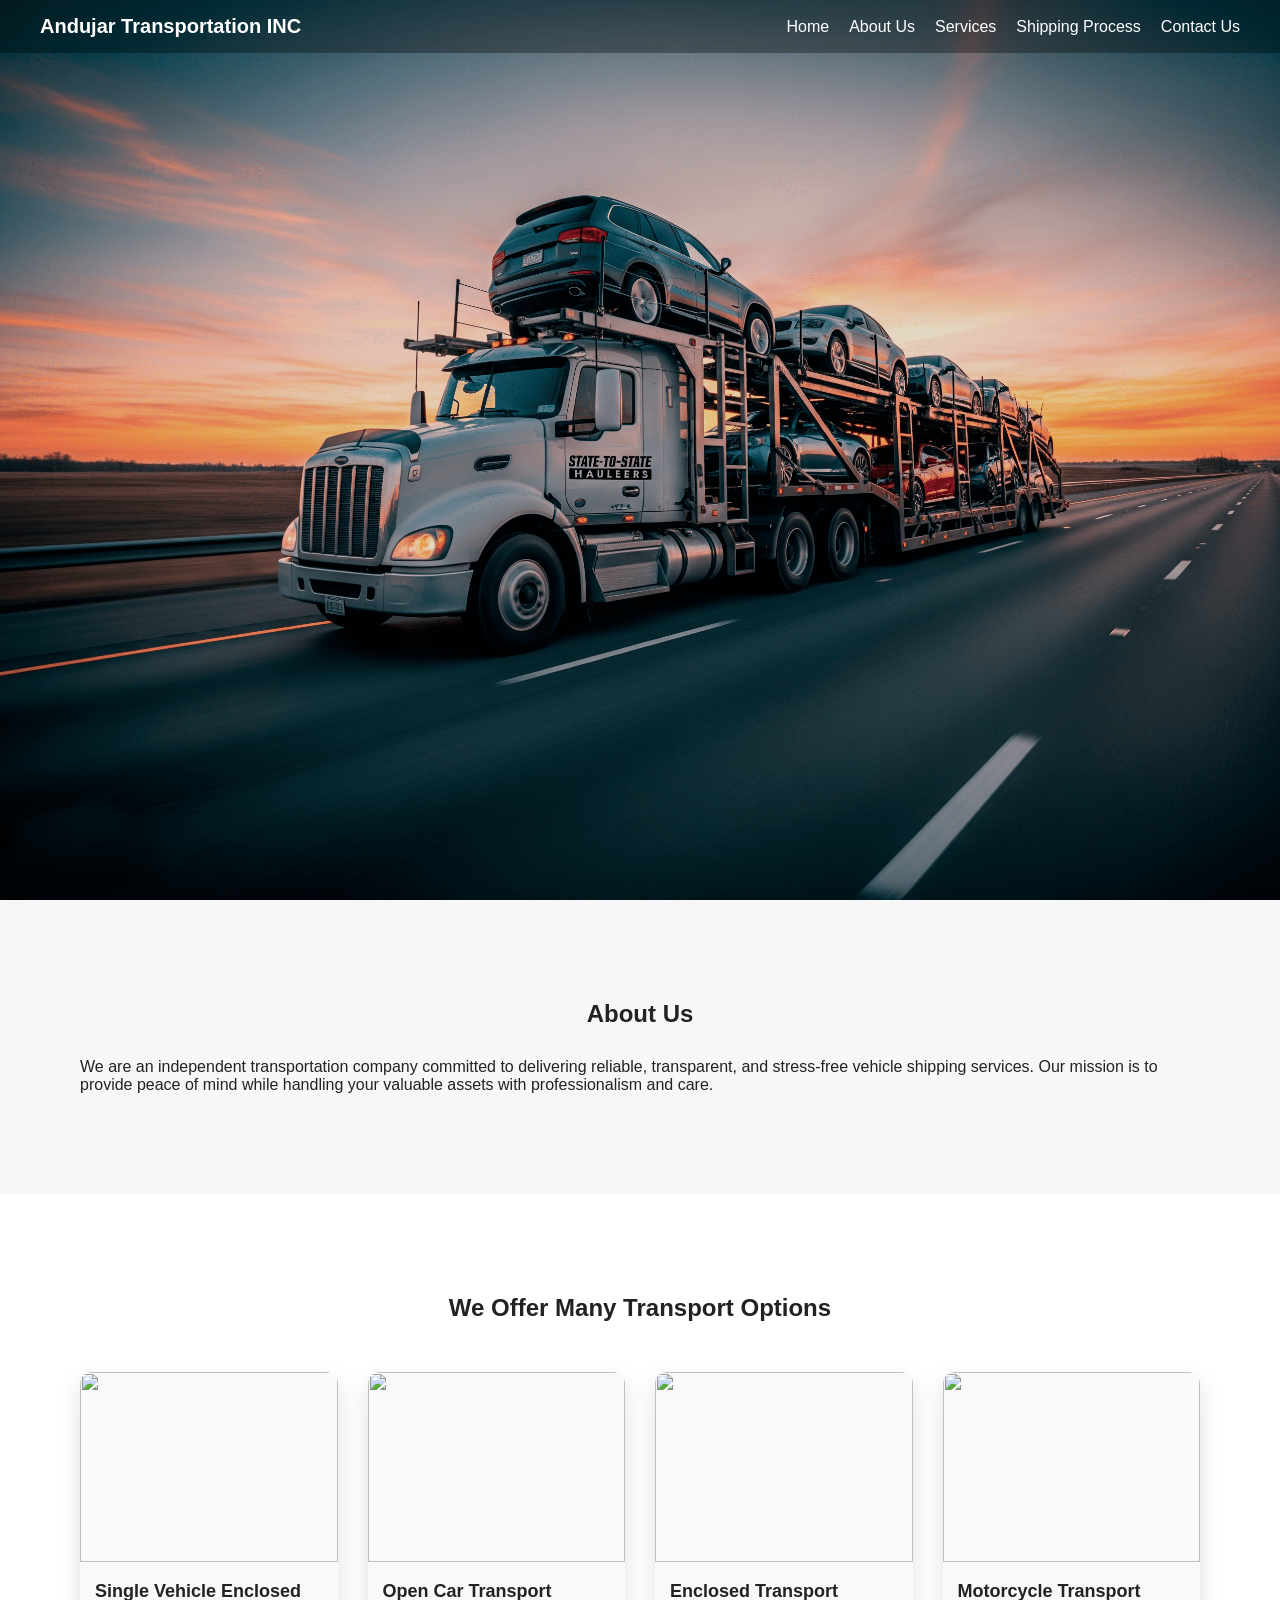
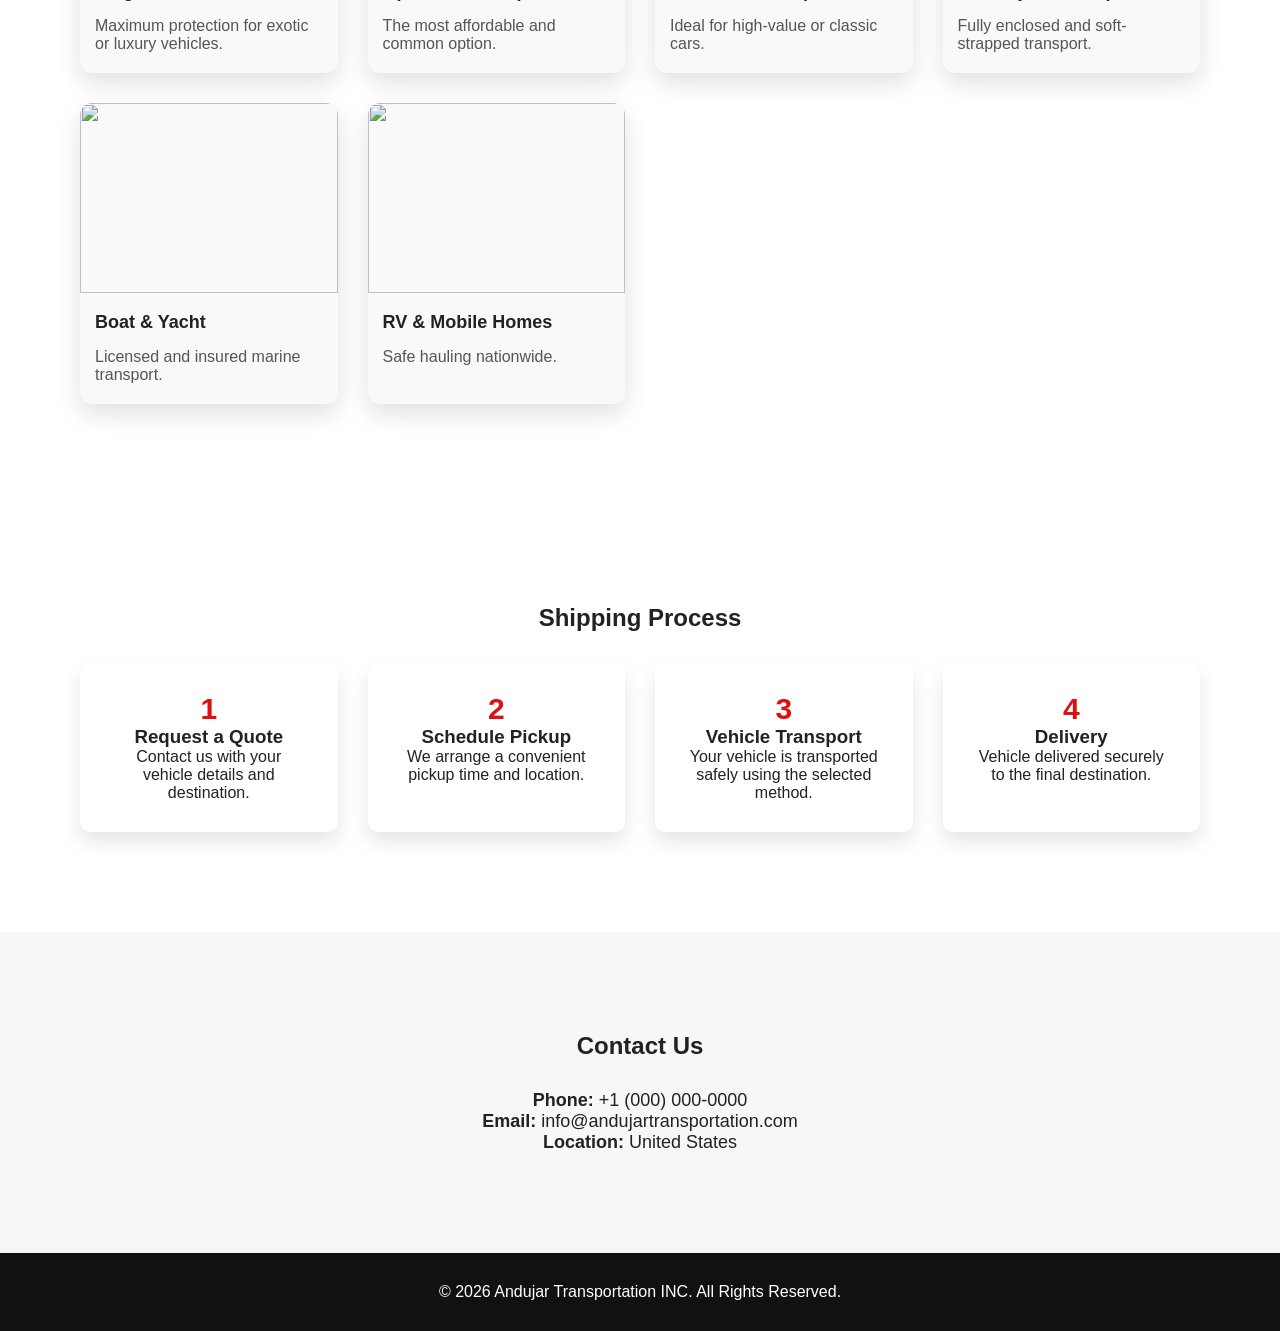
==== index.html @ 62065a26 "Add files via upload" ====
<!DOCTYPE html>
<html lang="en">
<head>
    <meta charset="UTF-8">
    <meta name="viewport" content="width=device-width, initial-scale=1.0">
    <title>Andujar Transportation INC</title>
    <link rel="stylesheet" href="styles.css">
</head>
<body>

<!-- NAVBAR -->
<header class="navbar">
    <div class="logo">Andujar Transportation INC</div>

    <div class="menu-toggle" id="menuToggle">
        ☰
    </div>

<nav id="navMenu">
    <a href="#home">Home</a>
    <a href="#about">About Us</a>
    <a href="#services">Services</a>
    <a href="#process">Shipping Process</a>
    <a href="#contact">Contact Us</a>
</nav>

</header>

<!-- HERO -->
<section class="hero" id="home">
    <img src="img/portada_1.png" alt="Hero">
    <div class="hero-overlay">
        <!-- <h1>Premium Vehicle Transportation</h1>
        <p>Safe · Reliable · Nationwide</p> -->
    </div>
</section>

<!-- ABOUT US -->
<section class="about" id="about">
    <h2>About Us</h2>
    <p>
        We are an independent transportation company committed to delivering
        reliable, transparent, and stress-free vehicle shipping services.
        Our mission is to provide peace of mind while handling your valuable assets
        with professionalism and care.
    </p>
</section>



<!-- SERVICES -->
<section class="services" id="services">
    <h2>We Offer Many Transport Options</h2>

    <div class="services-grid">
        <div class="card">
            <img src="img/service2.jpg">
            <h3>Single Vehicle Enclosed</h3>
            <p>Maximum protection for exotic or luxury vehicles.</p>
        </div>

        <div class="card">
            <img src="img/service3.jpg">
            <h3>Open Car Transport</h3>
            <p>The most affordable and common option.</p>
        </div>

        <div class="card">
            <img src="img/service4.jpg">
            <h3>Enclosed Transport</h3>
            <p>Ideal for high-value or classic cars.</p>
        </div>

        <div class="card">
            <img src="img/service5.jpg">
            <h3>Motorcycle Transport</h3>
            <p>Fully enclosed and soft-strapped transport.</p>
        </div>

        <div class="card">
            <img src="img/service6.jpg">
            <h3>Boat & Yacht</h3>
            <p>Licensed and insured marine transport.</p>
        </div>

        <div class="card">
            <img src="img/service7.jpg">
            <h3>RV & Mobile Homes</h3>
            <p>Safe hauling nationwide.</p>
        </div>
    </div>
</section>


<!-- SHIPPING PROCESS -->
<section class="process" id="process">
    <h2>Shipping Process</h2>

    <div class="process-steps">
        <div class="step">
            <span>1</span>
            <h3>Request a Quote</h3>
            <p>Contact us with your vehicle details and destination.</p>
        </div>

        <div class="step">
            <span>2</span>
            <h3>Schedule Pickup</h3>
            <p>We arrange a convenient pickup time and location.</p>
        </div>

        <div class="step">
            <span>3</span>
            <h3>Vehicle Transport</h3>
            <p>Your vehicle is transported safely using the selected method.</p>
        </div>

        <div class="step">
            <span>4</span>
            <h3>Delivery</h3>
            <p>Vehicle delivered securely to the final destination.</p>
        </div>
    </div>
</section>

<!-- CONTACT -->
<section class="contact" id="contact">
    <h2>Contact Us</h2>

    <div class="contact-info">
        <p><strong>Phone:</strong> +1 (000) 000-0000</p>
        <p><strong>Email:</strong> info@andujartransportation.com</p>
        <p><strong>Location:</strong> United States</p>
    </div>
</section>

<!-- FOOTER -->
<footer>
    <p>© 2026 Andujar Transportation INC. All Rights Reserved.</p>
</footer>

<script src="script.js"></script>
</body>
</html>
---- styles.css ----
* {
    margin: 0;
    padding: 0;
    box-sizing: border-box;
    font-family: Arial, Helvetica, sans-serif;
}

html {
    scroll-behavior: smooth;
}

body {
    color: #222;
}

/* NAVBAR */
.navbar {
    position: fixed;
    top: 0;
    width: 100%;
    background: rgb(0 0 0 / 32%);
    backdrop-filter: blur(7px);
    display: flex;
    justify-content: space-between;
    align-items: center;
    padding: 15px 40px;
    z-index: 1000;
}

.logo {
    color: white;
    font-weight: bold;
    font-size: 20px;
}

.navbar nav {
    display: flex;
}

.navbar nav a {
    color: white;
    margin-left: 20px;
    text-decoration: none;
}

.menu-toggle {
    display: none;
    color: white;
    font-size: 26px;
    cursor: pointer;
}

/* HERO */
.hero {
    height: 100vh;
    position: relative;
    padding: 0;
}

.hero img {
    width: 100%;
    height: 100%;
    object-fit: cover;
}

.hero-overlay {
    position: absolute;
    inset: 0;
    background: rgb(0 0 0 / 10%);
    color: white;
    display: flex;
    flex-direction: column;
    align-items: center;
    justify-content: center;
    text-align: center;
}

/* SECTIONS */
section {
    padding: 100px 80px;
}

.about, .contact {
    background: #f7f7f7;
}

h2 {
    text-align: center;
    margin-bottom: 30px;
}

/* PROCESS */
.process-steps {
    display: grid;
    grid-template-columns: repeat(auto-fit, minmax(220px, 1fr));
    gap: 30px;
}

.step {
    background: white;
    padding: 30px;
    border-radius: 10px;
    text-align: center;
    box-shadow: 0 10px 20px rgba(0,0,0,0.1);
}

.step span {
    font-size: 30px;
    font-weight: bold;
    color: #d11;
}

/* CONTACT */
.contact-info {
    text-align: center;
    font-size: 18px;
}




/* SERVICES */
.services {
    padding: 100px 80px;
    background: #ffffff;
}

.services h2 {
    text-align: center;
    margin-bottom: 50px;
}

.services-grid {
    display: grid;
    grid-template-columns: repeat(auto-fit, minmax(250px, 1fr));
    gap: 30px;
}

.card {
    background: #f9f9f9;
    border-radius: 12px;
    overflow: hidden;
    box-shadow: 0 10px 25px rgba(0,0,0,0.12);
    transition: transform 0.3s ease;
}

.card:hover {
    transform: translateY(-6px);
}

.card img {
    width: 100%;
    height: 190px;
    object-fit: cover;
}

.card h3 {
    padding: 15px;
    font-size: 18px;
}

.card p {
    padding: 0 15px 20px;
    color: #555;
}




/* FOOTER */
footer {
    background: #111;
    color: white;
    text-align: center;
    padding: 30px;
}

/* RESPONSIVE MENU */
@media (max-width: 768px) {
    .menu-toggle {
        display: block;
    }

    .navbar nav {
        position: absolute;
        top: 60px;
        right: 0;
        background: #111;
        flex-direction: column;
        width: 200px;
        display: none;
    }

    .navbar nav.active {
        display: flex;
    }

    .navbar nav a {
        padding: 15px;
        border-bottom: 1px solid #333;
        margin: 0;
    }

    section {
        padding: 80px 20px;
    }

        .hero  {

        height: 70vh !important;
    }
}
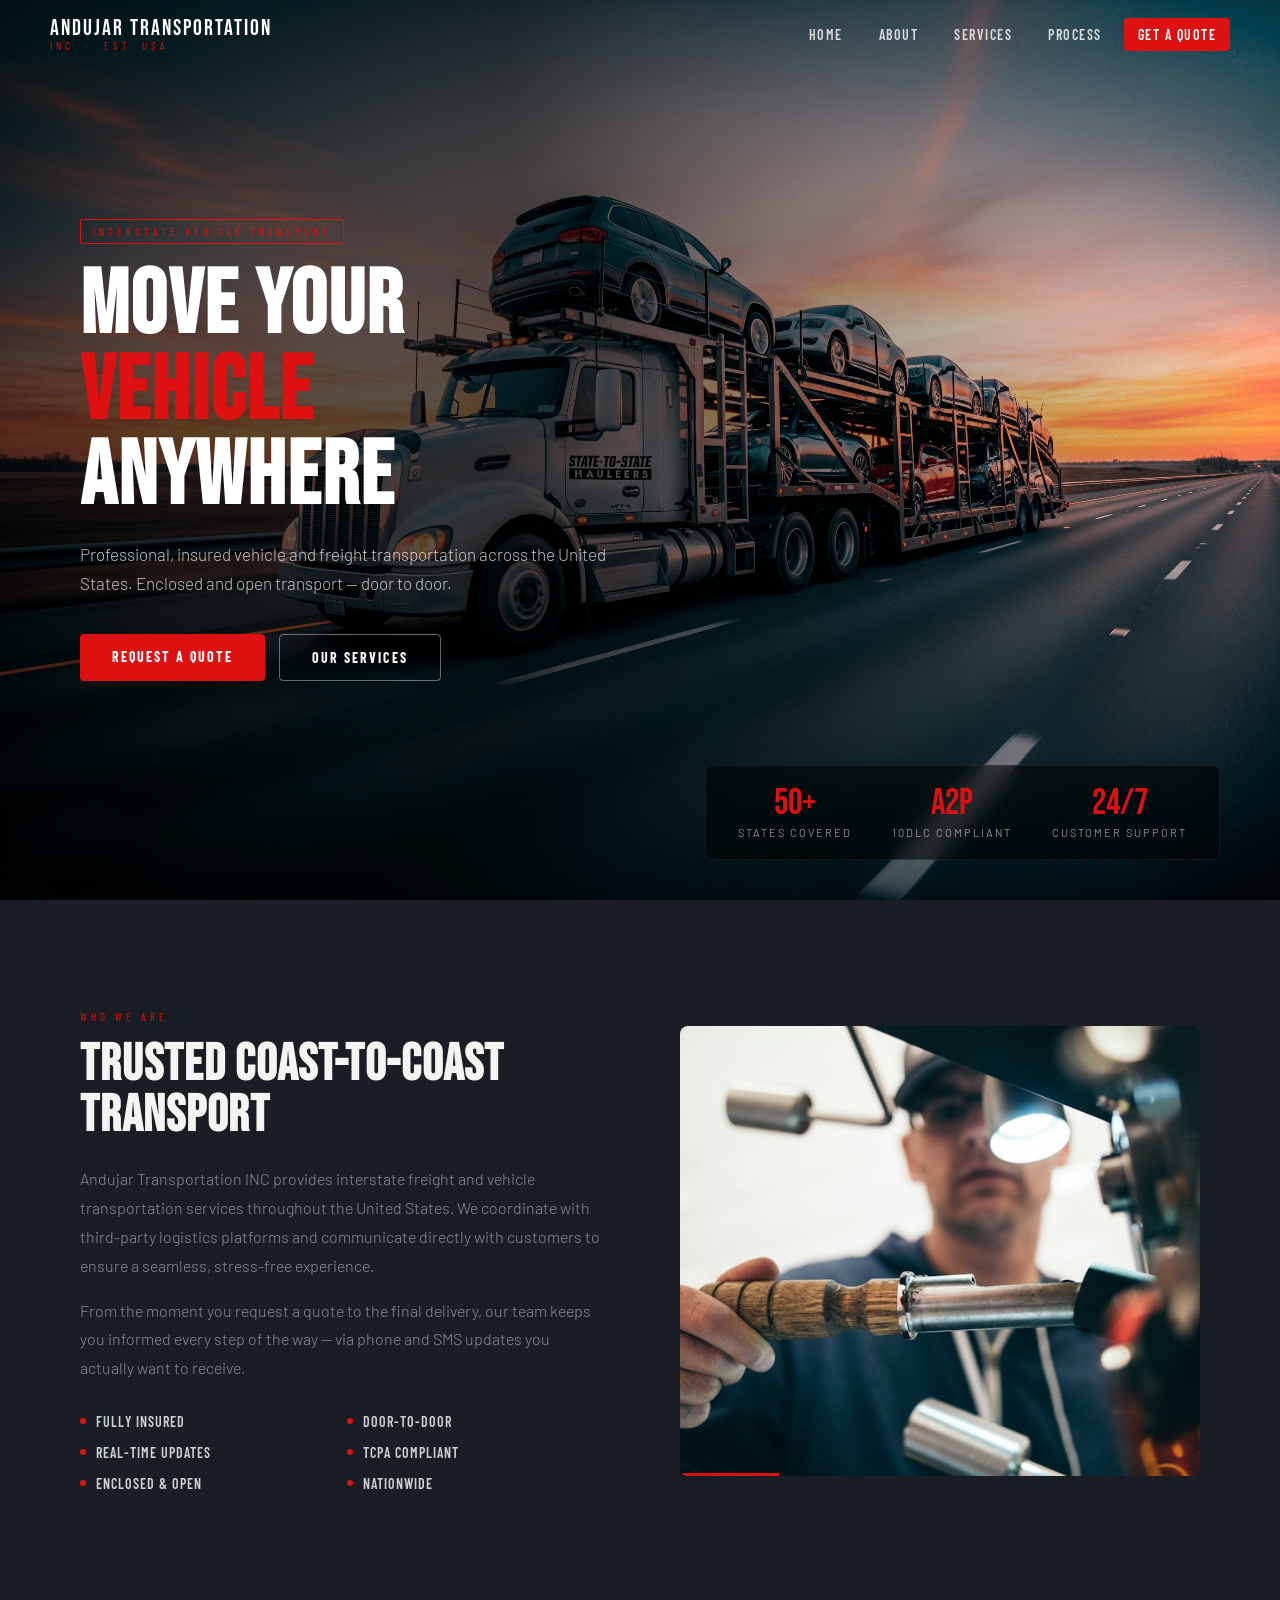
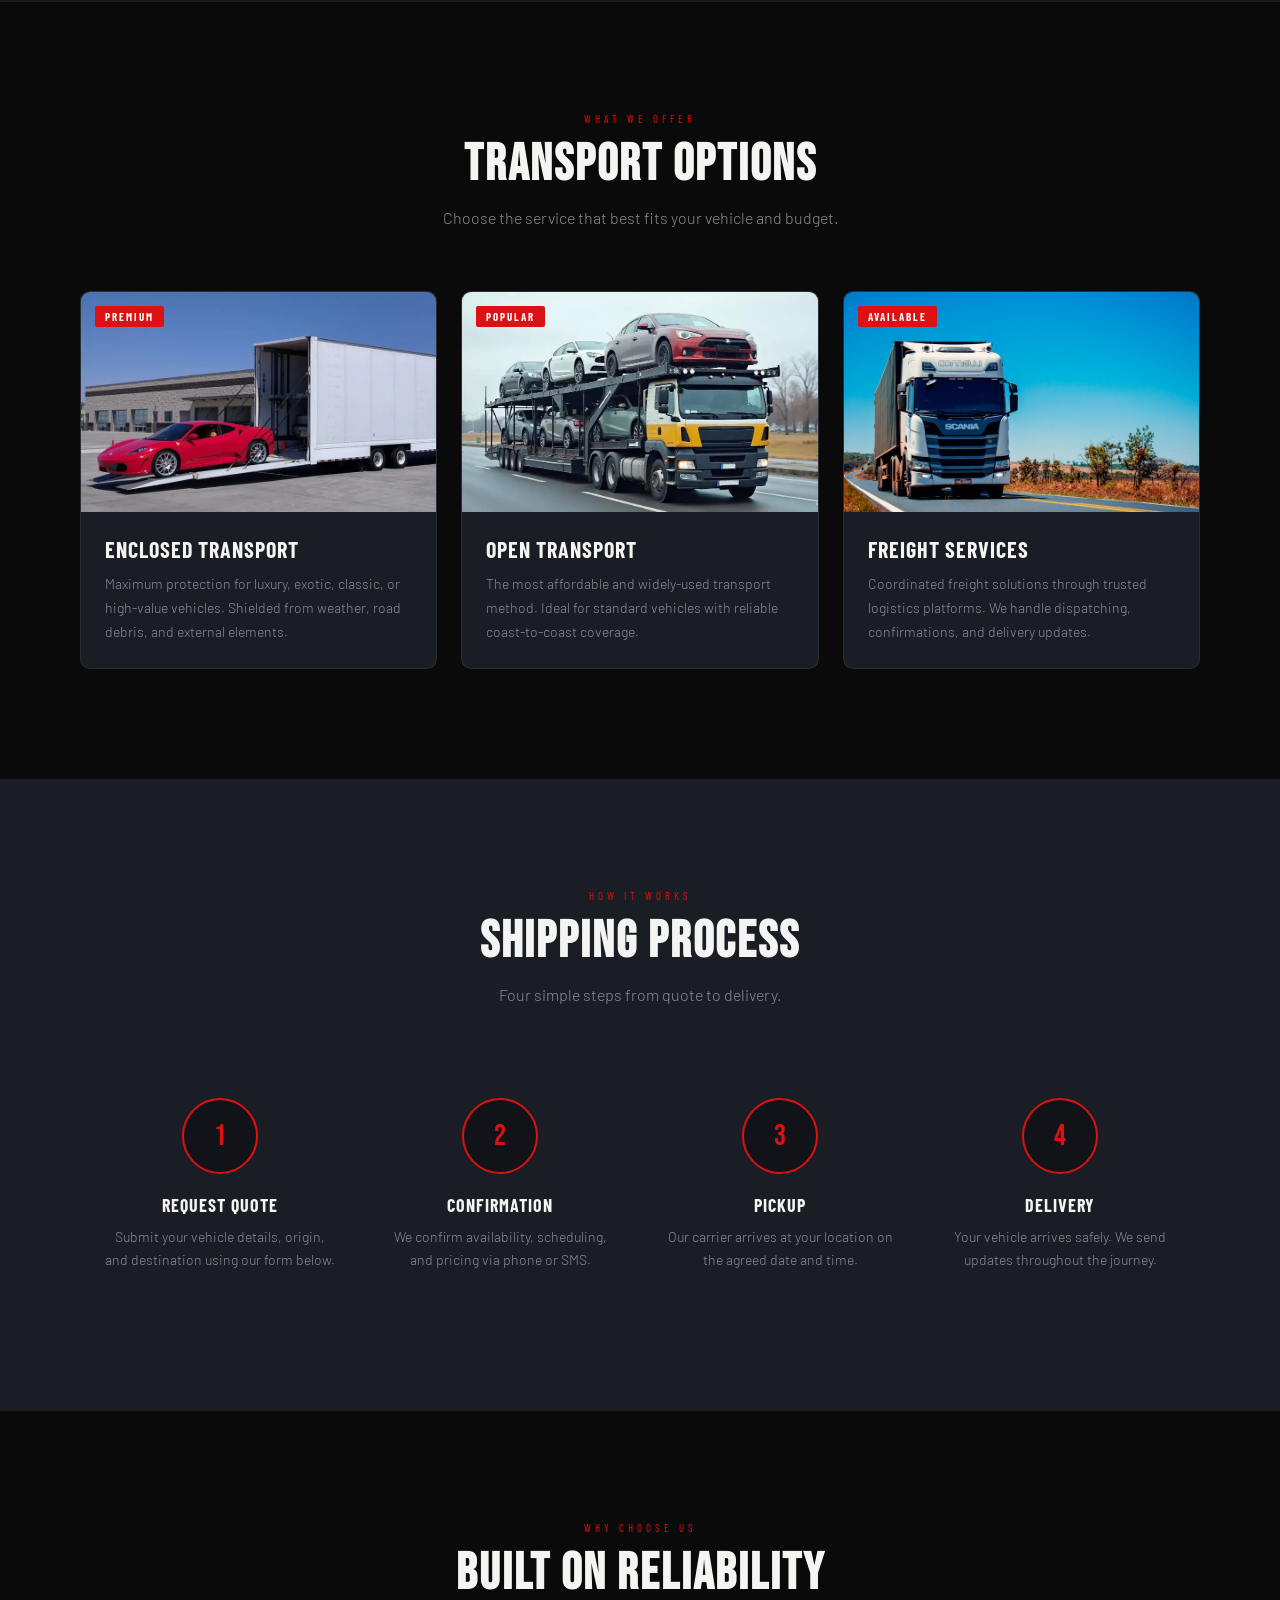
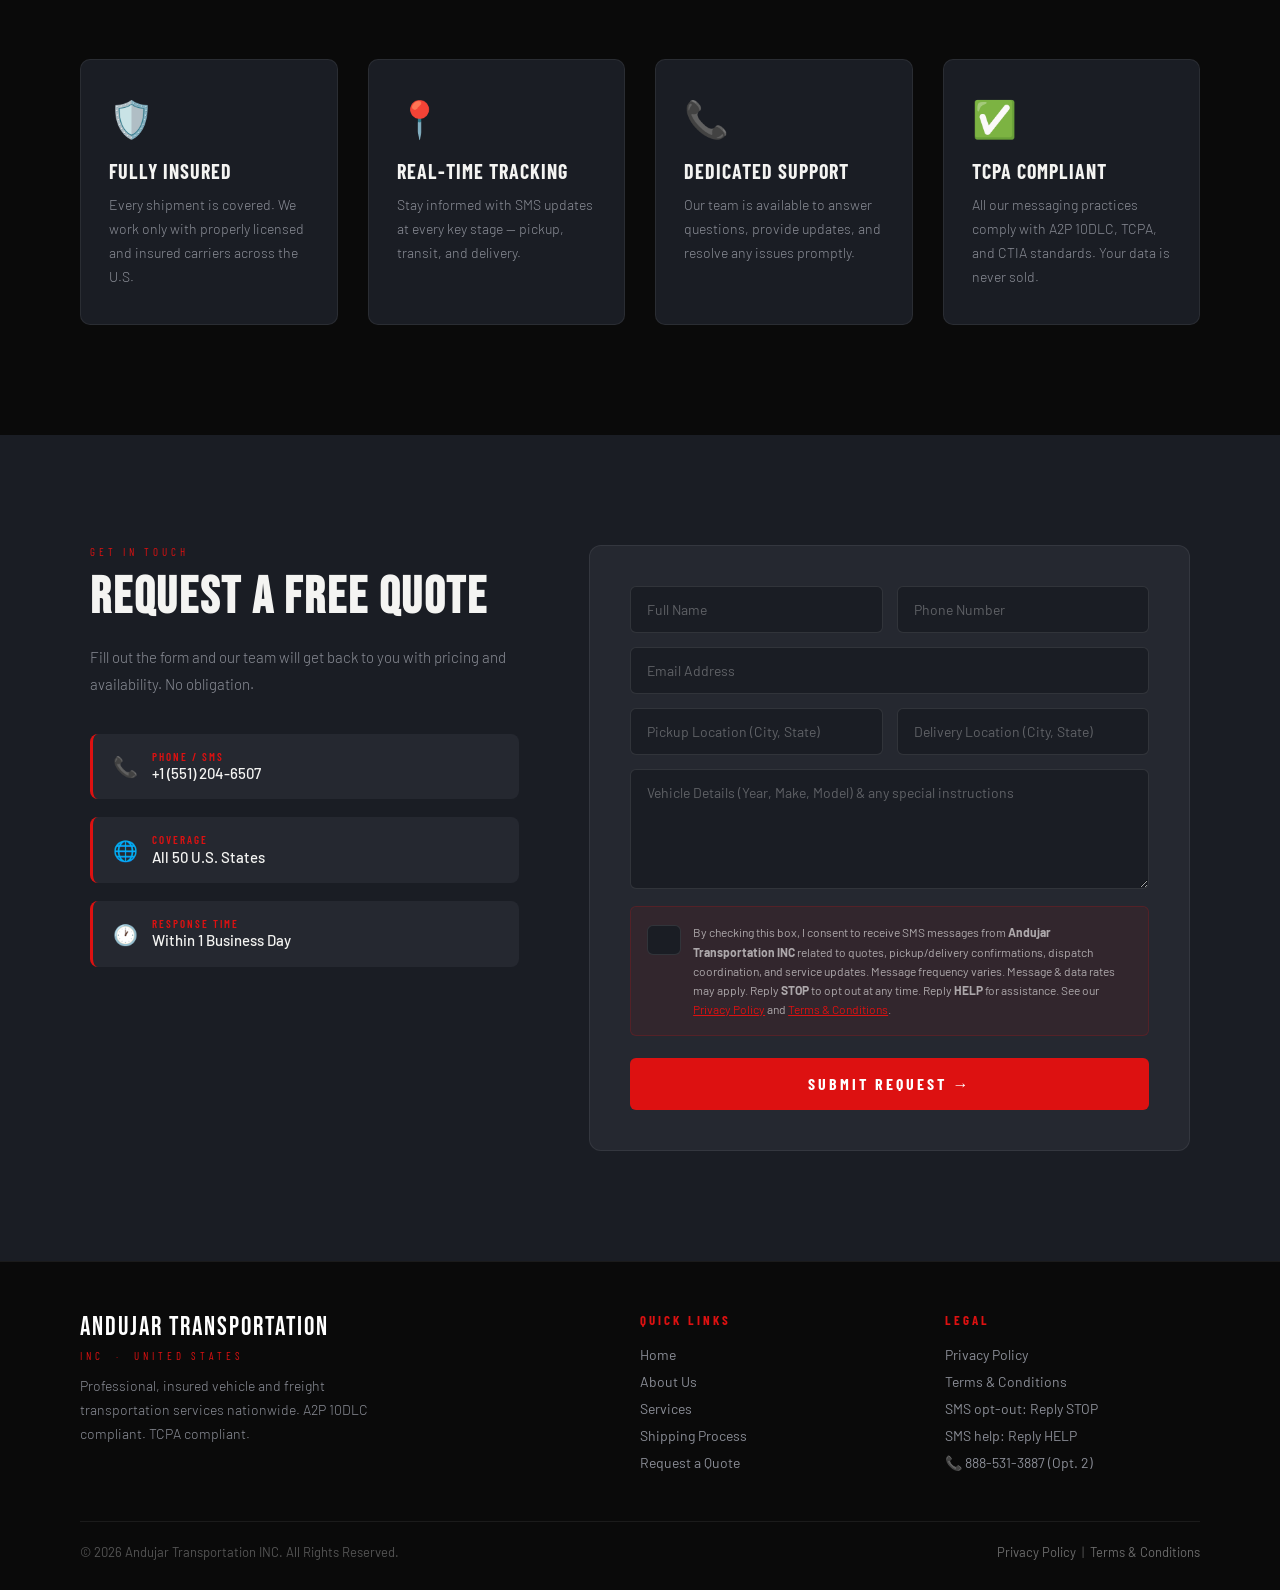
==== commit 31196077: "Add files via upload" ====
--- a/index.html
+++ b/index.html
@@ -1,144 +1,277 @@
-<!DOCTYPE html>
-<html lang="en">
-<head>
-    <meta charset="UTF-8">
-    <meta name="viewport" content="width=device-width, initial-scale=1.0">
-    <title>Andujar Transportation INC</title>
-    <link rel="stylesheet" href="styles.css">
-</head>
-<body>
-
-<!-- NAVBAR -->
-<header class="navbar">
-    <div class="logo">Andujar Transportation INC</div>
-
-    <div class="menu-toggle" id="menuToggle">
-        ☰
-    </div>
-
-<nav id="navMenu">
-    <a href="#home">Home</a>
-    <a href="#about">About Us</a>
-    <a href="#services">Services</a>
-    <a href="#process">Shipping Process</a>
-    <a href="#contact">Contact Us</a>
-</nav>
-
-</header>
-
-<!-- HERO -->
-<section class="hero" id="home">
-    <img src="img/portada_1.png" alt="Hero">
-    <div class="hero-overlay">
-        <!-- <h1>Premium Vehicle Transportation</h1>
-        <p>Safe · Reliable · Nationwide</p> -->
-    </div>
-</section>
-
-<!-- ABOUT US -->
-<section class="about" id="about">
-    <h2>About Us</h2>
-    <p>
-        We are an independent transportation company committed to delivering
-        reliable, transparent, and stress-free vehicle shipping services.
-        Our mission is to provide peace of mind while handling your valuable assets
-        with professionalism and care.
-    </p>
-</section>
-
-
-
-<!-- SERVICES -->
-<section class="services" id="services">
-    <h2>We Offer Many Transport Options</h2>
-
-    <div class="services-grid">
-        <div class="card">
-            <img src="img/service2.jpg">
-            <h3>Single Vehicle Enclosed</h3>
-            <p>Maximum protection for exotic or luxury vehicles.</p>
-        </div>
-
-        <div class="card">
-            <img src="img/service3.jpg">
-            <h3>Open Car Transport</h3>
-            <p>The most affordable and common option.</p>
-        </div>
-
-        <div class="card">
-            <img src="img/service4.jpg">
-            <h3>Enclosed Transport</h3>
-            <p>Ideal for high-value or classic cars.</p>
-        </div>
-
-        <div class="card">
-            <img src="img/service5.jpg">
-            <h3>Motorcycle Transport</h3>
-            <p>Fully enclosed and soft-strapped transport.</p>
-        </div>
-
-        <div class="card">
-            <img src="img/service6.jpg">
-            <h3>Boat & Yacht</h3>
-            <p>Licensed and insured marine transport.</p>
-        </div>
-
-        <div class="card">
-            <img src="img/service7.jpg">
-            <h3>RV & Mobile Homes</h3>
-            <p>Safe hauling nationwide.</p>
-        </div>
-    </div>
-</section>
-
-
-<!-- SHIPPING PROCESS -->
-<section class="process" id="process">
-    <h2>Shipping Process</h2>
-
-    <div class="process-steps">
-        <div class="step">
-            <span>1</span>
-            <h3>Request a Quote</h3>
-            <p>Contact us with your vehicle details and destination.</p>
-        </div>
-
-        <div class="step">
-            <span>2</span>
-            <h3>Schedule Pickup</h3>
-            <p>We arrange a convenient pickup time and location.</p>
-        </div>
-
-        <div class="step">
-            <span>3</span>
-            <h3>Vehicle Transport</h3>
-            <p>Your vehicle is transported safely using the selected method.</p>
-        </div>
-
-        <div class="step">
-            <span>4</span>
-            <h3>Delivery</h3>
-            <p>Vehicle delivered securely to the final destination.</p>
-        </div>
-    </div>
-</section>
-
-<!-- CONTACT -->
-<section class="contact" id="contact">
-    <h2>Contact Us</h2>
-
-    <div class="contact-info">
-        <p><strong>Phone:</strong> +1 (000) 000-0000</p>
-        <p><strong>Email:</strong> info@andujartransportation.com</p>
-        <p><strong>Location:</strong> United States</p>
-    </div>
-</section>
-
-<!-- FOOTER -->
-<footer>
-    <p>© 2026 Andujar Transportation INC. All Rights Reserved.</p>
-</footer>
-
-<script src="script.js"></script>
-</body>
-</html>
+<!DOCTYPE html>
+<html lang="en">
+<head>
+<meta charset="UTF-8">
+<meta name="viewport" content="width=device-width, initial-scale=1.0">
+<title>Andujar Transportation INC — Vehicle & Freight Transport USA</title>
+<link rel="icon" type="image/png" href="img/logo_1.png">
+<link rel="stylesheet" href="styles.css">
+</head>
+<body>
+
+<!-- NAVBAR -->
+<header class="navbar" id="navbar">
+    <div class="logo">
+        <span class="logo-main">Andujar Transportation</span>
+        <span class="logo-sub">INC &nbsp;·&nbsp; Est. USA</span>
+    </div>
+
+    <button class="menu-toggle" id="menuToggle" aria-label="Toggle Menu">☰</button>
+
+    <nav id="navMenu">
+        <a href="#home">Home</a>
+        <a href="#about">About</a>
+        <a href="#services">Services</a>
+        <a href="#process">Process</a>
+        <a href="#contact" class="nav-cta">Get a Quote</a>
+    </nav>
+</header>
+
+<!-- HERO -->
+<section class="hero" id="home">
+    <img src="img/portada_1.png" alt="Andujar Transportation — Vehicle Transport USA">
+    <div class="hero-overlay">
+        <div class="hero-content">
+            <div class="hero-badge">Interstate Vehicle Transport</div>
+            <h1>Move Your<br><span>Vehicle</span><br>Anywhere</h1>
+            <p>Professional, insured vehicle and freight transportation across the United States. Enclosed and open transport — door to door.</p>
+            <div class="hero-btns">
+                <a href="#contact" class="btn-primary">Request a Quote</a>
+                <a href="#services" class="btn-outline">Our Services</a>
+            </div>
+        </div>
+    </div>
+    <div class="hero-stats">
+        <div class="stat">
+            <div class="stat-num">50+</div>
+            <div class="stat-label">States Covered</div>
+        </div>
+        <div class="stat">
+            <div class="stat-num">A2P</div>
+            <div class="stat-label">10DLC Compliant</div>
+        </div>
+        <div class="stat">
+            <div class="stat-num">24/7</div>
+            <div class="stat-label">Customer Support</div>
+        </div>
+    </div>
+</section>
+
+<!-- ABOUT -->
+<section class="about" id="about">
+    <div class="about-text reveal">
+        <div class="section-label">Who We Are</div>
+        <h2>Trusted Coast-to-Coast Transport</h2>
+        <p>Andujar Transportation INC provides interstate freight and vehicle transportation services throughout the United States. We coordinate with third-party logistics platforms and communicate directly with customers to ensure a seamless, stress-free experience.</p>
+        <p>From the moment you request a quote to the final delivery, our team keeps you informed every step of the way — via phone and SMS updates you actually want to receive.</p>
+        <div class="about-features">
+            <div class="feature-item">Fully Insured</div>
+            <div class="feature-item">Door-to-Door</div>
+            <div class="feature-item">Real-Time Updates</div>
+            <div class="feature-item">TCPA Compliant</div>
+            <div class="feature-item">Enclosed & Open</div>
+            <div class="feature-item">Nationwide</div>
+        </div>
+    </div>
+    <div class="about-image reveal">
+        <img src="img/service0.jpg" alt="Professional vehicle transport">
+        <div class="about-image-accent"></div>
+    </div>
+</section>
+
+<!-- SERVICES -->
+<section class="services" id="services">
+    <div class="section-header reveal">
+        <span class="section-label">What We Offer</span>
+        <h2>Transport Options</h2>
+        <p>Choose the service that best fits your vehicle and budget.</p>
+    </div>
+    <div class="services-grid">
+        <div class="card reveal">
+            <div class="card-img-wrap">
+                <img src="img/service2.jpg" alt="Enclosed Transport">
+                <span class="card-tag">Premium</span>
+            </div>
+            <div class="card-body">
+                <h3>Enclosed Transport</h3>
+                <p>Maximum protection for luxury, exotic, classic, or high-value vehicles. Shielded from weather, road debris, and external elements.</p>
+            </div>
+        </div>
+        <div class="card reveal">
+            <div class="card-img-wrap">
+                <img src="img/service3.jpg" alt="Open Transport">
+                <span class="card-tag">Popular</span>
+            </div>
+            <div class="card-body">
+                <h3>Open Transport</h3>
+                <p>The most affordable and widely-used transport method. Ideal for standard vehicles with reliable coast-to-coast coverage.</p>
+            </div>
+        </div>
+        <div class="card reveal">
+            <div class="card-img-wrap">
+               <img src="img/service1.jpg" alt="Freight Transport">
+                <span class="card-tag">Available</span>
+            </div>
+            <div class="card-body">
+                <h3>Freight Services</h3>
+                <p>Coordinated freight solutions through trusted logistics platforms. We handle dispatching, confirmations, and delivery updates.</p>
+            </div>
+        </div>
+    </div>
+</section>
+
+<!-- PROCESS -->
+<section class="process" id="process">
+    <div class="section-header reveal">
+        <span class="section-label">How It Works</span>
+        <h2>Shipping Process</h2>
+        <p>Four simple steps from quote to delivery.</p>
+    </div>
+    <div class="process-steps">
+        <div class="step reveal">
+            <div class="step-num">1</div>
+            <h3>Request Quote</h3>
+            <p>Submit your vehicle details, origin, and destination using our form below.</p>
+        </div>
+        <div class="step reveal">
+            <div class="step-num">2</div>
+            <h3>Confirmation</h3>
+            <p>We confirm availability, scheduling, and pricing via phone or SMS.</p>
+        </div>
+        <div class="step reveal">
+            <div class="step-num">3</div>
+            <h3>Pickup</h3>
+            <p>Our carrier arrives at your location on the agreed date and time.</p>
+        </div>
+        <div class="step reveal">
+            <div class="step-num">4</div>
+            <h3>Delivery</h3>
+            <p>Your vehicle arrives safely. We send updates throughout the journey.</p>
+        </div>
+    </div>
+</section>
+
+<!-- WHY US -->
+<section class="why-us">
+    <div class="section-header reveal">
+        <span class="section-label">Why Choose Us</span>
+        <h2>Built on Reliability</h2>
+    </div>
+    <div class="why-grid">
+        <div class="why-card reveal">
+            <span class="why-icon">🛡️</span>
+            <h3>Fully Insured</h3>
+            <p>Every shipment is covered. We work only with properly licensed and insured carriers across the U.S.</p>
+        </div>
+        <div class="why-card reveal">
+            <span class="why-icon">📍</span>
+            <h3>Real-Time Tracking</h3>
+            <p>Stay informed with SMS updates at every key stage — pickup, transit, and delivery.</p>
+        </div>
+        <div class="why-card reveal">
+            <span class="why-icon">📞</span>
+            <h3>Dedicated Support</h3>
+            <p>Our team is available to answer questions, provide updates, and resolve any issues promptly.</p>
+        </div>
+        <div class="why-card reveal">
+            <span class="why-icon">✅</span>
+            <h3>TCPA Compliant</h3>
+            <p>All our messaging practices comply with A2P 10DLC, TCPA, and CTIA standards. Your data is never sold.</p>
+        </div>
+    </div>
+</section>
+
+<!-- CONTACT -->
+<section class="contact" id="contact">
+    <div class="contact-wrapper">
+        <div class="contact-info reveal">
+            <span class="section-label">Get In Touch</span>
+            <h2>Request a Free Quote</h2>
+            <p>Fill out the form and our team will get back to you with pricing and availability. No obligation.</p>
+
+            <div class="contact-detail">
+                <span class="d-icon">📞</span>
+                <div class="d-content">
+                    <div class="d-label">Phone / SMS</div>
+                    <div class="d-value">+1 (551) 204-6507</div>
+                </div>
+            </div>
+            <div class="contact-detail">
+                <span class="d-icon">🌐</span>
+                <div class="d-content">
+                    <div class="d-label">Coverage</div>
+                    <div class="d-value">All 50 U.S. States</div>
+                </div>
+            </div>
+            <div class="contact-detail">
+                <span class="d-icon">🕐</span>
+                <div class="d-content">
+                    <div class="d-label">Response Time</div>
+                    <div class="d-value">Within 1 Business Day</div>
+                </div>
+            </div>
+        </div>
+
+        <div class="contact-form reveal">
+            <form id="quoteForm">
+                <div class="form-row">
+                    <input type="text" placeholder="Full Name" required>
+                    <input type="tel" placeholder="Phone Number" required>
+                </div>
+                <input type="email" placeholder="Email Address" required>
+                <div class="form-row">
+                    <input type="text" placeholder="Pickup Location (City, State)">
+                    <input type="text" placeholder="Delivery Location (City, State)">
+                </div>
+                <textarea placeholder="Vehicle Details (Year, Make, Model) & any special instructions" required></textarea>
+
+                <div class="sms-consent">
+                    <input type="checkbox" id="smsConsent" required>
+                    <label for="smsConsent">
+                        By checking this box, I consent to receive SMS messages from <strong>Andujar Transportation INC</strong> related to quotes, pickup/delivery confirmations, dispatch coordination, and service updates. Message frequency varies. Message &amp; data rates may apply. Reply <strong>STOP</strong> to opt out at any time. Reply <strong>HELP</strong> for assistance. See our <a href="privacy.html" target="_blank">Privacy Policy</a> and <a href="terms.html" target="_blank">Terms &amp; Conditions</a>.
+                    </label>
+                </div>
+
+                <button type="submit">Submit Request →</button>
+            </form>
+        </div>
+    </div>
+</section>
+
+<!-- FOOTER -->
+<footer>
+    <div class="footer-grid">
+        <div class="footer-brand">
+            <span class="logo-main">Andujar Transportation</span>
+            <span class="logo-sub" style="display:block;margin-top:4px">INC &nbsp;·&nbsp; United States</span>
+            <p>Professional, insured vehicle and freight transportation services nationwide. A2P 10DLC compliant. TCPA compliant.</p>
+        </div>
+        <div class="footer-col">
+            <h4>Quick Links</h4>
+            <a href="#home">Home</a>
+            <a href="#about">About Us</a>
+            <a href="#services">Services</a>
+            <a href="#process">Shipping Process</a>
+            <a href="#contact">Request a Quote</a>
+        </div>
+        <div class="footer-col">
+            <h4>Legal</h4>
+            <a href="privacy.html">Privacy Policy</a>
+            <a href="terms.html">Terms &amp; Conditions</a>
+            <p>SMS opt-out: Reply STOP</p>
+            <p>SMS help: Reply HELP</p>
+            <p>📞 888-531-3887 (Opt. 2)</p>
+        </div>
+    </div>
+    <div class="footer-bottom">
+        <span>© 2026 Andujar Transportation INC. All Rights Reserved.</span>
+        <span>
+            <a href="privacy.html">Privacy Policy</a> &nbsp;|&nbsp;
+            <a href="terms.html">Terms &amp; Conditions</a>
+        </span>
+    </div>
+</footer>
+
+<script src="script.js"></script>
+</body>
+</html>
--- a/styles.css
+++ b/styles.css
@@ -1,212 +1,790 @@
-* {
-    margin: 0;
-    padding: 0;
-    box-sizing: border-box;
-    font-family: Arial, Helvetica, sans-serif;
-}
-
-html {
-    scroll-behavior: smooth;
-}
-
-body {
-    color: #222;
-}
-
-/* NAVBAR */
-.navbar {
-    position: fixed;
-    top: 0;
-    width: 100%;
-    background: rgb(0 0 0 / 32%);
-    backdrop-filter: blur(7px);
-    display: flex;
-    justify-content: space-between;
-    align-items: center;
-    padding: 15px 40px;
-    z-index: 1000;
-}
-
-.logo {
-    color: white;
-    font-weight: bold;
-    font-size: 20px;
-}
-
-.navbar nav {
-    display: flex;
-}
-
-.navbar nav a {
-    color: white;
-    margin-left: 20px;
-    text-decoration: none;
-}
-
-.menu-toggle {
-    display: none;
-    color: white;
-    font-size: 26px;
-    cursor: pointer;
-}
-
-/* HERO */
-.hero {
-    height: 100vh;
-    position: relative;
-    padding: 0;
-}
-
-.hero img {
-    width: 100%;
-    height: 100%;
-    object-fit: cover;
-}
-
-.hero-overlay {
-    position: absolute;
-    inset: 0;
-    background: rgb(0 0 0 / 10%);
-    color: white;
-    display: flex;
-    flex-direction: column;
-    align-items: center;
-    justify-content: center;
-    text-align: center;
-}
-
-/* SECTIONS */
-section {
-    padding: 100px 80px;
-}
-
-.about, .contact {
-    background: #f7f7f7;
-}
-
-h2 {
-    text-align: center;
-    margin-bottom: 30px;
-}
-
-/* PROCESS */
-.process-steps {
-    display: grid;
-    grid-template-columns: repeat(auto-fit, minmax(220px, 1fr));
-    gap: 30px;
-}
-
-.step {
-    background: white;
-    padding: 30px;
-    border-radius: 10px;
-    text-align: center;
-    box-shadow: 0 10px 20px rgba(0,0,0,0.1);
-}
-
-.step span {
-    font-size: 30px;
-    font-weight: bold;
-    color: #d11;
-}
-
-/* CONTACT */
-.contact-info {
-    text-align: center;
-    font-size: 18px;
-}
-
-
-
-
-/* SERVICES */
-.services {
-    padding: 100px 80px;
-    background: #ffffff;
-}
-
-.services h2 {
-    text-align: center;
-    margin-bottom: 50px;
-}
-
-.services-grid {
-    display: grid;
-    grid-template-columns: repeat(auto-fit, minmax(250px, 1fr));
-    gap: 30px;
-}
-
-.card {
-    background: #f9f9f9;
-    border-radius: 12px;
-    overflow: hidden;
-    box-shadow: 0 10px 25px rgba(0,0,0,0.12);
-    transition: transform 0.3s ease;
-}
-
-.card:hover {
-    transform: translateY(-6px);
-}
-
-.card img {
-    width: 100%;
-    height: 190px;
-    object-fit: cover;
-}
-
-.card h3 {
-    padding: 15px;
-    font-size: 18px;
-}
-
-.card p {
-    padding: 0 15px 20px;
-    color: #555;
-}
-
-
-
-
-/* FOOTER */
-footer {
-    background: #111;
-    color: white;
-    text-align: center;
-    padding: 30px;
-}
-
-/* RESPONSIVE MENU */
-@media (max-width: 768px) {
-    .menu-toggle {
-        display: block;
-    }
-
-    .navbar nav {
-        position: absolute;
-        top: 60px;
-        right: 0;
-        background: #111;
-        flex-direction: column;
-        width: 200px;
-        display: none;
-    }
-
-    .navbar nav.active {
-        display: flex;
-    }
-
-    .navbar nav a {
-        padding: 15px;
-        border-bottom: 1px solid #333;
-        margin: 0;
-    }
-
-    section {
-        padding: 80px 20px;
-    }
-
-        .hero  {
-
-        height: 70vh !important;
-    }
-}
+@import url('https://fonts.googleapis.com/css2?family=Bebas+Neue&family=Barlow:wght@300;400;500;600;700&family=Barlow+Condensed:wght@400;600;700&display=swap');
+
+:root {
+    --red: #d11;
+    --red-dark: #a00;
+    --red-glow: rgba(221,17,17,0.18);
+    --black: #0a0a0a;
+    --dark: #111318;
+    --dark2: #1a1d24;
+    --mid: #252830;
+    --light: #f4f4f2;
+    --white: #ffffff;
+    --muted: #8a8d96;
+    --border: rgba(255,255,255,0.07);
+}
+
+* { margin: 0; padding: 0; box-sizing: border-box; }
+
+html { scroll-behavior: smooth; }
+
+body {
+    background: var(--dark);
+    color: var(--light);
+    font-family: 'Barlow', sans-serif;
+    overflow-x: hidden;
+}
+
+/* ── NAVBAR ── */
+.navbar {
+    position: fixed;
+    top: 0; width: 100%;
+    display: flex;
+    justify-content: space-between;
+    align-items: center;
+    padding: 18px 50px;
+    z-index: 1000;
+    transition: background 0.4s, padding 0.4s;
+    background: transparent;
+}
+
+.navbar.scrolled {
+    background: rgba(10,10,10,0.95);
+    backdrop-filter: blur(12px);
+    padding: 12px 50px;
+    border-bottom: 1px solid var(--border);
+}
+
+.logo {
+    display: flex;
+    flex-direction: column;
+    line-height: 1;
+}
+
+.logo-main {
+    font-family: 'Bebas Neue', sans-serif;
+    font-size: 22px;
+    color: var(--white);
+    letter-spacing: 2px;
+}
+
+.logo-sub {
+    font-family: 'Barlow Condensed', sans-serif;
+    font-size: 11px;
+    color: var(--red);
+    letter-spacing: 4px;
+    text-transform: uppercase;
+}
+
+.navbar nav { display: flex; align-items: center; gap: 8px; }
+
+.navbar nav a {
+    color: rgba(255,255,255,0.8);
+    text-decoration: none;
+    font-family: 'Barlow Condensed', sans-serif;
+    font-size: 14px;
+    font-weight: 600;
+    letter-spacing: 1.5px;
+    text-transform: uppercase;
+    padding: 8px 14px;
+    border-radius: 4px;
+    transition: color 0.2s, background 0.2s;
+}
+
+.navbar nav a:hover { color: var(--white); background: rgba(255,255,255,0.07); }
+
+.nav-cta {
+    background: var(--red) !important;
+    color: white !important;
+    border-radius: 4px;
+}
+
+.nav-cta:hover { background: var(--red-dark) !important; }
+
+.menu-toggle {
+    display: none;
+    color: white;
+    font-size: 26px;
+    cursor: pointer;
+    background: none;
+    border: none;
+}
+
+/* ── HERO ── */
+.hero {
+    height: 100vh;
+    position: relative;
+    overflow: hidden;
+}
+
+.hero img {
+    width: 100%;
+    height: 100%;
+    object-fit: cover;
+    display: block;
+}
+
+.hero-overlay {
+    position: absolute;
+    inset: 0;
+    background: linear-gradient(to right, rgba(0,0,0,0.65) 40%, transparent 100%);
+    display: flex;
+    align-items: center;
+    padding: 0 80px;
+}
+
+.hero-content {
+    max-width: 580px;
+    animation: fadeUp 1s ease both;
+}
+
+.hero-badge {
+    display: inline-block;
+    font-family: 'Barlow Condensed', sans-serif;
+    font-size: 11px;
+    letter-spacing: 4px;
+    text-transform: uppercase;
+    color: var(--red);
+    border: 1px solid var(--red);
+    padding: 5px 12px;
+    border-radius: 2px;
+    margin-bottom: 20px;
+}
+
+.hero-content h1 {
+    font-family: 'Bebas Neue', sans-serif;
+    font-size: clamp(52px, 7vw, 90px);
+    line-height: 0.95;
+    color: var(--white);
+    margin-bottom: 20px;
+    letter-spacing: 2px;
+}
+
+.hero-content h1 span { color: var(--red); }
+
+.hero-content p {
+    font-size: 17px;
+    line-height: 1.7;
+    color: rgba(255,255,255,0.75);
+    margin-bottom: 36px;
+    font-weight: 300;
+}
+
+.hero-btns { display: flex; gap: 14px; flex-wrap: wrap; }
+
+.btn-primary {
+    background: var(--red);
+    color: white;
+    padding: 14px 32px;
+    border-radius: 4px;
+    font-family: 'Barlow Condensed', sans-serif;
+    font-weight: 700;
+    font-size: 14px;
+    letter-spacing: 2px;
+    text-transform: uppercase;
+    text-decoration: none;
+    transition: background 0.2s, transform 0.2s;
+    display: inline-block;
+}
+
+.btn-primary:hover { background: var(--red-dark); transform: translateY(-2px); }
+
+.btn-outline {
+    background: transparent;
+    color: white;
+    padding: 14px 32px;
+    border-radius: 4px;
+    border: 1px solid rgba(255,255,255,0.4);
+    font-family: 'Barlow Condensed', sans-serif;
+    font-weight: 700;
+    font-size: 14px;
+    letter-spacing: 2px;
+    text-transform: uppercase;
+    text-decoration: none;
+    transition: border-color 0.2s, background 0.2s;
+    display: inline-block;
+}
+
+.btn-outline:hover { border-color: white; background: rgba(255,255,255,0.08); }
+
+.hero-stats {
+    position: absolute;
+    bottom: 40px;
+    right: 60px;
+    display: flex;
+    gap: 40px;
+    background: rgba(0,0,0,0.55);
+    backdrop-filter: blur(10px);
+    border: 1px solid var(--border);
+    border-radius: 8px;
+    padding: 20px 32px;
+}
+
+.stat { text-align: center; }
+
+.stat-num {
+    font-family: 'Bebas Neue', sans-serif;
+    font-size: 36px;
+    color: var(--red);
+    line-height: 1;
+}
+
+.stat-label {
+    font-size: 11px;
+    color: rgba(255,255,255,0.55);
+    letter-spacing: 2px;
+    text-transform: uppercase;
+    margin-top: 4px;
+}
+
+/* ── ABOUT ── */
+.about {
+    background: var(--dark2);
+    padding: 110px 80px;
+    display: grid;
+    grid-template-columns: 1fr 1fr;
+    gap: 80px;
+    align-items: center;
+}
+
+.about-text .section-label {
+    font-family: 'Barlow Condensed', sans-serif;
+    font-size: 11px;
+    letter-spacing: 4px;
+    text-transform: uppercase;
+    color: var(--red);
+    margin-bottom: 16px;
+}
+
+.about-text h2 {
+    font-family: 'Bebas Neue', sans-serif;
+    font-size: clamp(38px, 4vw, 58px);
+    line-height: 1;
+    letter-spacing: 1px;
+    margin-bottom: 24px;
+}
+
+.about-text p {
+    font-size: 16px;
+    line-height: 1.8;
+    color: var(--muted);
+    margin-bottom: 16px;
+    font-weight: 300;
+}
+
+.about-features {
+    display: grid;
+    grid-template-columns: 1fr 1fr;
+    gap: 14px;
+    margin-top: 30px;
+}
+
+.feature-item {
+    display: flex;
+    align-items: center;
+    gap: 10px;
+    font-family: 'Barlow Condensed', sans-serif;
+    font-size: 14px;
+    font-weight: 600;
+    letter-spacing: 1px;
+    text-transform: uppercase;
+    color: rgba(255,255,255,0.8);
+}
+
+.feature-item::before {
+    content: '';
+    width: 6px; height: 6px;
+    background: var(--red);
+    border-radius: 50%;
+    flex-shrink: 0;
+}
+
+.about-image {
+    position: relative;
+    border-radius: 8px;
+    overflow: hidden;
+    height: 450px;
+}
+
+.about-image img {
+    width: 100%;
+    height: 100%;
+    object-fit: cover;
+}
+
+.about-image-accent {
+    position: absolute;
+    bottom: -1px; left: -1px;
+    width: 100px; height: 4px;
+    background: var(--red);
+}
+
+/* ── SERVICES ── */
+.services {
+    padding: 110px 80px;
+    background: var(--black);
+}
+
+.section-header {
+    text-align: center;
+    margin-bottom: 60px;
+}
+
+.section-label {
+    font-family: 'Barlow Condensed', sans-serif;
+    font-size: 11px;
+    letter-spacing: 4px;
+    text-transform: uppercase;
+    color: var(--red);
+    margin-bottom: 14px;
+    display: block;
+}
+
+.section-header h2 {
+    font-family: 'Bebas Neue', sans-serif;
+    font-size: clamp(38px, 4vw, 58px);
+    letter-spacing: 2px;
+    line-height: 1;
+}
+
+.section-header p {
+    font-size: 16px;
+    color: var(--muted);
+    max-width: 500px;
+    margin: 14px auto 0;
+    font-weight: 300;
+    line-height: 1.7;
+}
+
+.services-grid {
+    display: grid;
+    grid-template-columns: repeat(auto-fit, minmax(300px, 1fr));
+    gap: 24px;
+}
+
+.card {
+    background: var(--dark2);
+    border-radius: 10px;
+    overflow: hidden;
+    border: 1px solid var(--border);
+    transition: transform 0.3s, border-color 0.3s;
+}
+
+.card:hover {
+    transform: translateY(-6px);
+    border-color: rgba(221,17,17,0.4);
+}
+
+.card-img-wrap {
+    position: relative;
+    height: 220px;
+    overflow: hidden;
+}
+
+.card-img-wrap img {
+    width: 100%;
+    height: 100%;
+    object-fit: cover;
+    transition: transform 0.5s;
+}
+
+.card:hover .card-img-wrap img { transform: scale(1.05); }
+
+.card-tag {
+    position: absolute;
+    top: 14px; left: 14px;
+    background: var(--red);
+    color: white;
+    font-family: 'Barlow Condensed', sans-serif;
+    font-size: 11px;
+    font-weight: 700;
+    letter-spacing: 2px;
+    text-transform: uppercase;
+    padding: 4px 10px;
+    border-radius: 2px;
+}
+
+.card-body { padding: 24px; }
+
+.card-body h3 {
+    font-family: 'Barlow Condensed', sans-serif;
+    font-size: 22px;
+    font-weight: 700;
+    letter-spacing: 1px;
+    text-transform: uppercase;
+    margin-bottom: 10px;
+}
+
+.card-body p {
+    font-size: 14px;
+    color: var(--muted);
+    line-height: 1.7;
+    font-weight: 300;
+}
+
+/* ── PROCESS ── */
+.process {
+    padding: 110px 80px;
+    background: var(--dark2);
+}
+
+.process-steps {
+    display: grid;
+    grid-template-columns: repeat(auto-fit, minmax(220px, 1fr));
+    gap: 0;
+    position: relative;
+    margin-top: 20px;
+}
+
+.process-steps::before {
+    content: '';
+    position: absolute;
+    top: 38px; left: 0; right: 0;
+    height: 2px;
+    background: linear-gradient(to right, transparent, var(--red), transparent);
+    z-index: 0;
+    display: none;
+}
+
+.step {
+    background: transparent;
+    padding: 30px 24px;
+    text-align: center;
+    position: relative;
+    z-index: 1;
+}
+
+.step-num {
+    width: 76px; height: 76px;
+    border-radius: 50%;
+    background: var(--dark);
+    border: 2px solid var(--red);
+    display: flex;
+    align-items: center;
+    justify-content: center;
+    margin: 0 auto 20px;
+    font-family: 'Bebas Neue', sans-serif;
+    font-size: 30px;
+    color: var(--red);
+    transition: background 0.3s;
+}
+
+.step:hover .step-num { background: var(--red); color: white; }
+
+.step h3 {
+    font-family: 'Barlow Condensed', sans-serif;
+    font-size: 18px;
+    font-weight: 700;
+    letter-spacing: 1px;
+    text-transform: uppercase;
+    margin-bottom: 10px;
+}
+
+.step p { font-size: 14px; color: var(--muted); line-height: 1.6; font-weight: 300; }
+
+/* ── WHY US ── */
+.why-us {
+    padding: 110px 80px;
+    background: var(--black);
+}
+
+.why-grid {
+    display: grid;
+    grid-template-columns: repeat(auto-fit, minmax(240px, 1fr));
+    gap: 30px;
+    margin-top: 20px;
+}
+
+.why-card {
+    background: var(--dark2);
+    border: 1px solid var(--border);
+    border-radius: 10px;
+    padding: 36px 28px;
+    transition: border-color 0.3s, transform 0.3s;
+}
+
+.why-card:hover {
+    border-color: rgba(221,17,17,0.4);
+    transform: translateY(-4px);
+}
+
+.why-icon {
+    font-size: 36px;
+    margin-bottom: 18px;
+    display: block;
+}
+
+.why-card h3 {
+    font-family: 'Barlow Condensed', sans-serif;
+    font-size: 20px;
+    font-weight: 700;
+    letter-spacing: 1px;
+    text-transform: uppercase;
+    margin-bottom: 10px;
+}
+
+.why-card p { font-size: 14px; color: var(--muted); line-height: 1.7; font-weight: 300; }
+
+/* ── CONTACT ── */
+.contact {
+    padding: 110px 80px;
+    background: var(--dark2);
+}
+
+.contact-wrapper {
+    display: grid;
+    grid-template-columns: 1fr 1.4fr;
+    gap: 70px;
+    align-items: start;
+    max-width: 1100px;
+    margin: auto;
+}
+
+.contact-info h2 {
+    font-family: 'Bebas Neue', sans-serif;
+    font-size: clamp(38px, 4vw, 56px);
+    letter-spacing: 2px;
+    line-height: 1;
+    margin-bottom: 20px;
+}
+
+.contact-info p {
+    font-size: 15px;
+    color: var(--muted);
+    line-height: 1.8;
+    font-weight: 300;
+    margin-bottom: 36px;
+}
+
+.contact-detail {
+    display: flex;
+    align-items: center;
+    gap: 14px;
+    margin-bottom: 18px;
+    padding: 16px 20px;
+    background: var(--mid);
+    border-radius: 8px;
+    border-left: 3px solid var(--red);
+}
+
+.contact-detail .d-icon { font-size: 20px; }
+
+.contact-detail .d-content { line-height: 1.3; }
+
+.contact-detail .d-label {
+    font-size: 11px;
+    font-family: 'Barlow Condensed', sans-serif;
+    letter-spacing: 2px;
+    text-transform: uppercase;
+    color: var(--red);
+    font-weight: 600;
+}
+
+.contact-detail .d-value {
+    font-size: 15px;
+    font-weight: 500;
+    color: var(--light);
+}
+
+.contact-form {
+    background: var(--mid);
+    border: 1px solid var(--border);
+    border-radius: 12px;
+    padding: 40px;
+}
+
+.form-row {
+    display: grid;
+    grid-template-columns: 1fr 1fr;
+    gap: 14px;
+}
+
+.contact-form input,
+.contact-form textarea,
+.contact-form select {
+    width: 100%;
+    padding: 14px 16px;
+    background: var(--dark2);
+    border: 1px solid rgba(255,255,255,0.1);
+    border-radius: 6px;
+    color: var(--light);
+    font-family: 'Barlow', sans-serif;
+    font-size: 14px;
+    margin-bottom: 14px;
+    transition: border-color 0.2s;
+    outline: none;
+    appearance: none;
+}
+
+.contact-form input::placeholder,
+.contact-form textarea::placeholder { color: rgba(255,255,255,0.3); }
+
+.contact-form input:focus,
+.contact-form textarea:focus,
+.contact-form select:focus { border-color: var(--red); }
+
+.contact-form textarea { min-height: 120px; resize: vertical; }
+
+.sms-consent {
+    display: flex;
+    gap: 12px;
+    align-items: flex-start;
+    margin-bottom: 22px;
+    padding: 16px;
+    background: rgba(221,17,17,0.07);
+    border: 1px solid rgba(221,17,17,0.2);
+    border-radius: 6px;
+}
+
+.sms-consent input[type=checkbox] {
+    width: 18px; height: 18px;
+    flex-shrink: 0;
+    accent-color: var(--red);
+    margin: 2px 0 0;
+    cursor: pointer;
+}
+
+.sms-consent label {
+    font-size: 12px;
+    color: rgba(255,255,255,0.6);
+    line-height: 1.6;
+}
+
+.sms-consent a { color: var(--red); text-decoration: underline; }
+
+.contact-form button {
+    width: 100%;
+    padding: 16px;
+    background: var(--red);
+    color: white;
+    border: none;
+    border-radius: 6px;
+    font-family: 'Barlow Condensed', sans-serif;
+    font-size: 16px;
+    font-weight: 700;
+    letter-spacing: 3px;
+    text-transform: uppercase;
+    cursor: pointer;
+    transition: background 0.2s, transform 0.2s;
+}
+
+.contact-form button:hover { background: var(--red-dark); transform: translateY(-2px); }
+
+/* ── FOOTER ── */
+footer {
+    background: var(--black);
+    border-top: 1px solid var(--border);
+    padding: 50px 80px 30px;
+}
+
+.footer-grid {
+    display: grid;
+    grid-template-columns: 2fr 1fr 1fr;
+    gap: 50px;
+    margin-bottom: 40px;
+}
+
+.footer-brand .logo-main { font-size: 26px; margin-bottom: 6px; display: block; }
+
+.footer-brand p {
+    font-size: 14px;
+    color: var(--muted);
+    line-height: 1.7;
+    font-weight: 300;
+    margin-top: 12px;
+    max-width: 300px;
+}
+
+.footer-col h4 {
+    font-family: 'Barlow Condensed', sans-serif;
+    font-size: 13px;
+    font-weight: 700;
+    letter-spacing: 3px;
+    text-transform: uppercase;
+    color: var(--red);
+    margin-bottom: 18px;
+}
+
+.footer-col a, .footer-col p {
+    display: block;
+    font-size: 14px;
+    color: var(--muted);
+    text-decoration: none;
+    margin-bottom: 10px;
+    transition: color 0.2s;
+}
+
+.footer-col a:hover { color: var(--white); }
+
+.footer-bottom {
+    border-top: 1px solid var(--border);
+    padding-top: 22px;
+    display: flex;
+    justify-content: space-between;
+    align-items: center;
+    font-size: 13px;
+    color: rgba(255,255,255,0.3);
+    flex-wrap: wrap;
+    gap: 10px;
+}
+
+.footer-bottom a { color: rgba(255,255,255,0.4); text-decoration: none; }
+.footer-bottom a:hover { color: white; }
+
+/* ── ANIMATION ── */
+@keyframes fadeUp {
+    from { opacity: 0; transform: translateY(30px); }
+    to { opacity: 1; transform: translateY(0); }
+}
+
+.reveal {
+    opacity: 0;
+    transform: translateY(30px);
+    transition: opacity 0.7s ease, transform 0.7s ease;
+}
+
+.reveal.visible {
+    opacity: 1;
+    transform: translateY(0);
+}
+
+/* ── RESPONSIVE ── */
+@media (max-width: 1024px) {
+    .about { grid-template-columns: 1fr; gap: 40px; }
+    .contact-wrapper { grid-template-columns: 1fr; }
+    .footer-grid { grid-template-columns: 1fr 1fr; }
+}
+
+@media (max-width: 768px) {
+    .menu-toggle { display: block; }
+
+    .navbar { padding: 16px 24px; }
+    .navbar.scrolled { padding: 12px 24px; }
+
+    .navbar nav {
+        position: absolute;
+        top: 64px; right: 0;
+        background: rgba(10,10,10,0.98);
+        backdrop-filter: blur(12px);
+        flex-direction: column;
+        width: 220px;
+        display: none;
+        border: 1px solid var(--border);
+        border-radius: 0 0 0 8px;
+        padding: 10px 0;
+    }
+
+    .navbar nav.active { display: flex; }
+
+    .navbar nav a {
+        padding: 14px 20px;
+        border-bottom: 1px solid var(--border);
+        border-radius: 0;
+        margin: 0;
+    }
+
+    .hero-overlay { padding: 0 30px; }
+    .hero-stats { display: none; }
+
+    section, .about, .services, .process, .why-us, .contact {
+        padding: 80px 24px;
+    }
+
+    .form-row { grid-template-columns: 1fr; }
+    .footer-grid { grid-template-columns: 1fr; gap: 30px; }
+    footer { padding: 40px 24px 20px; }
+    .footer-bottom { flex-direction: column; text-align: center; }
+    .process-steps::before { display: none; }
+    .contact-form { padding: 24px; }
+    .hero { height: 80vh; }
+}
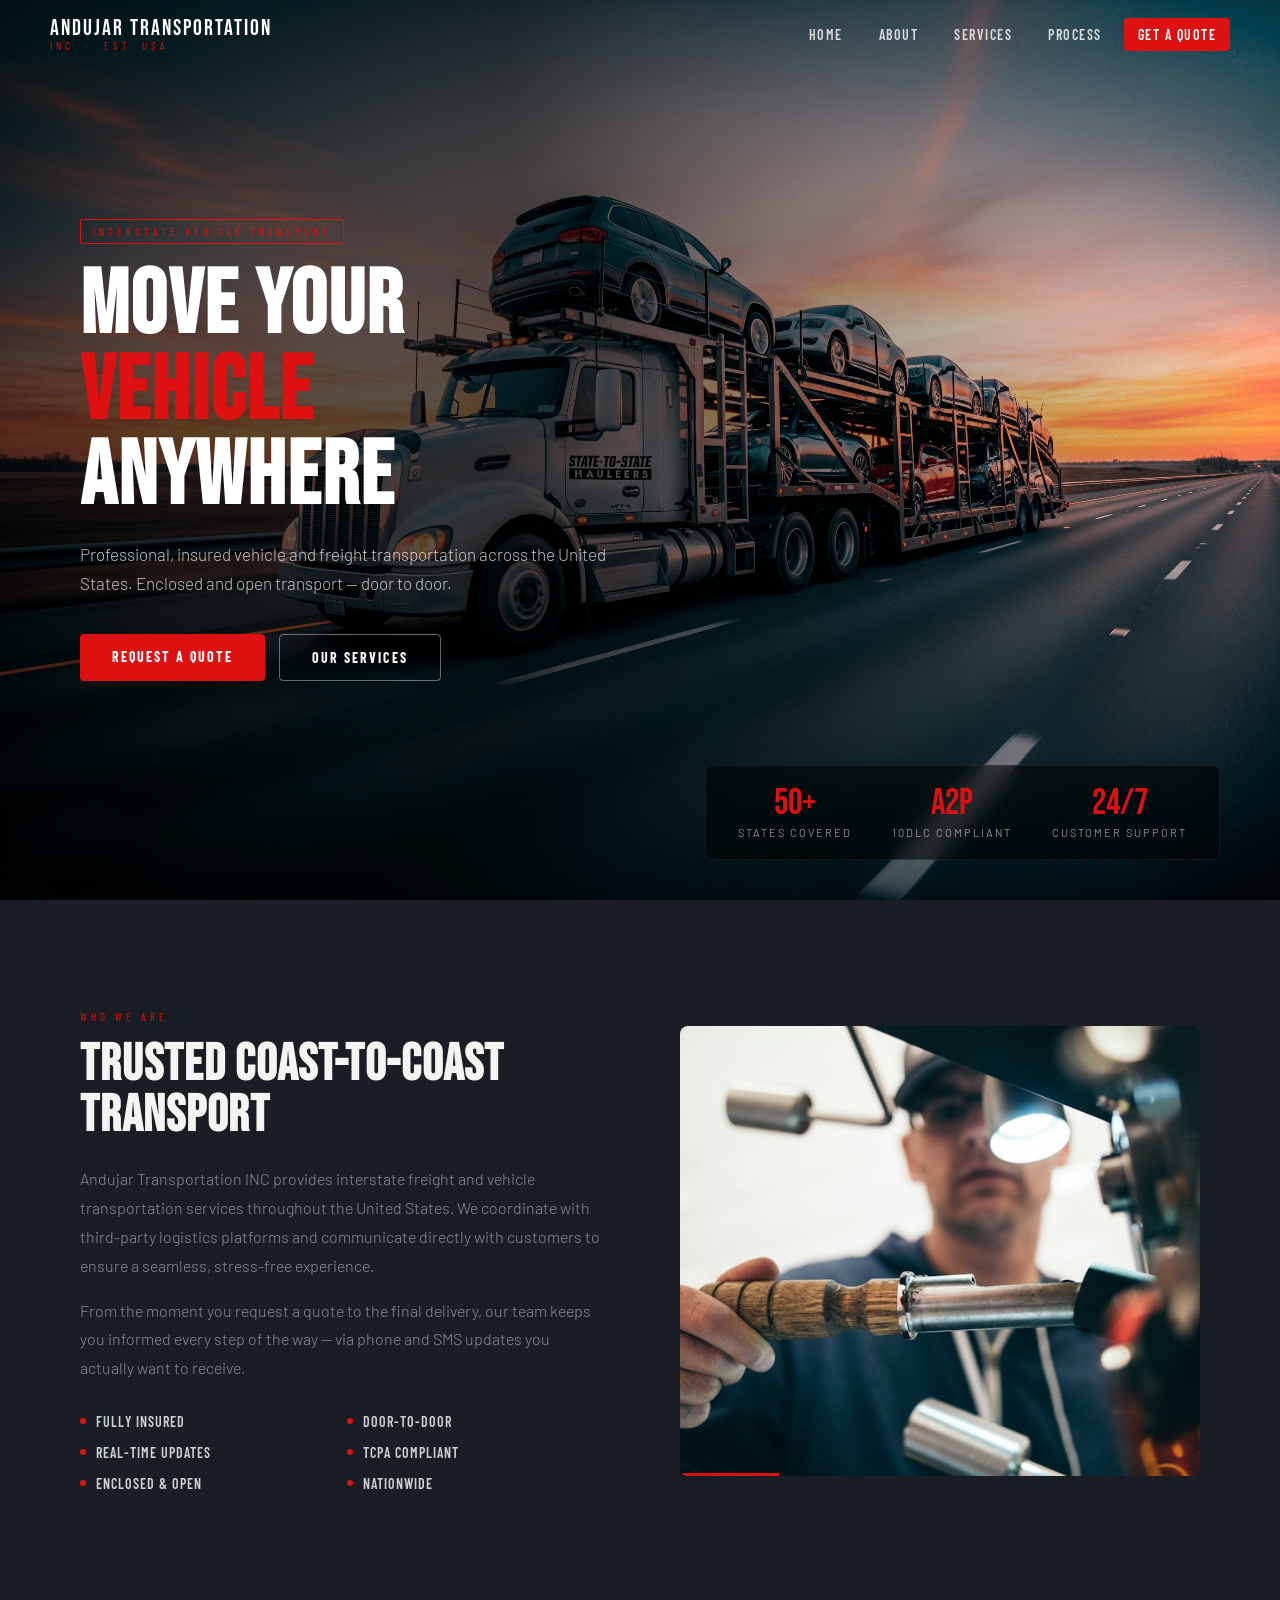
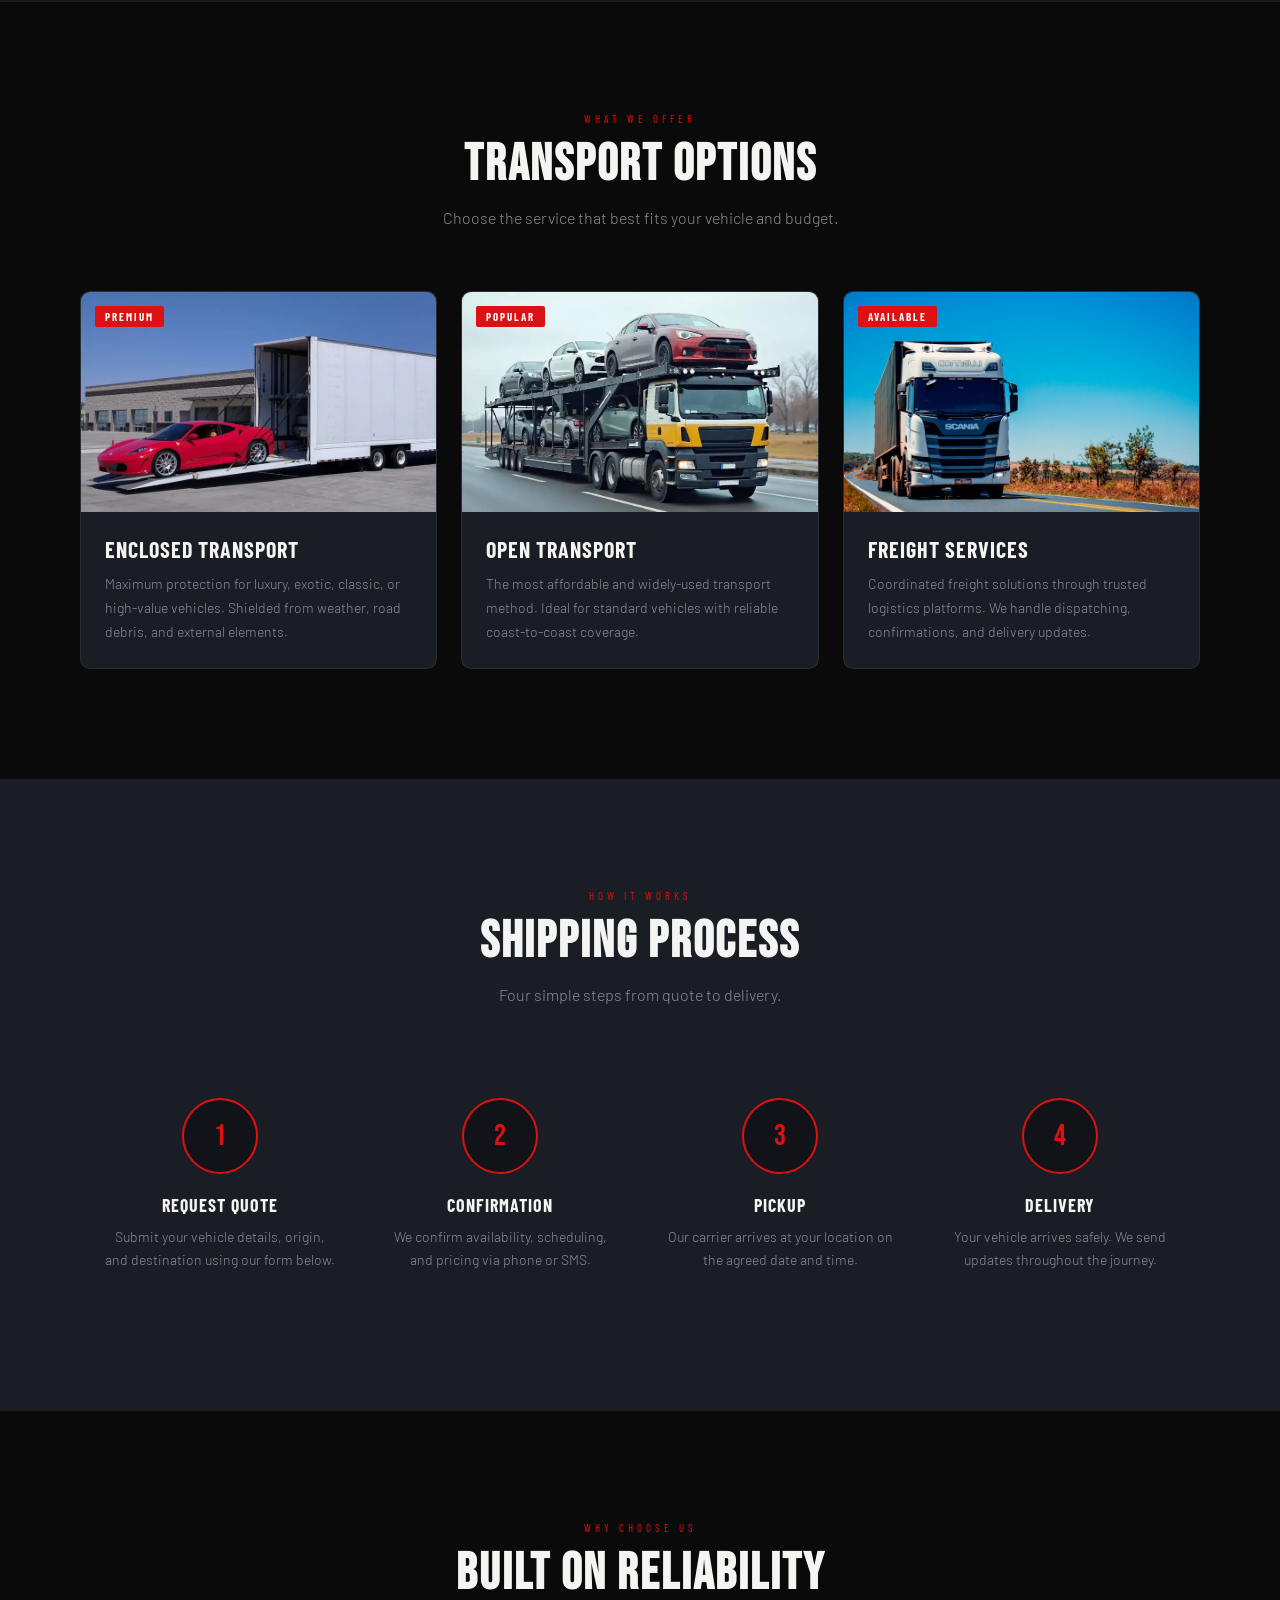
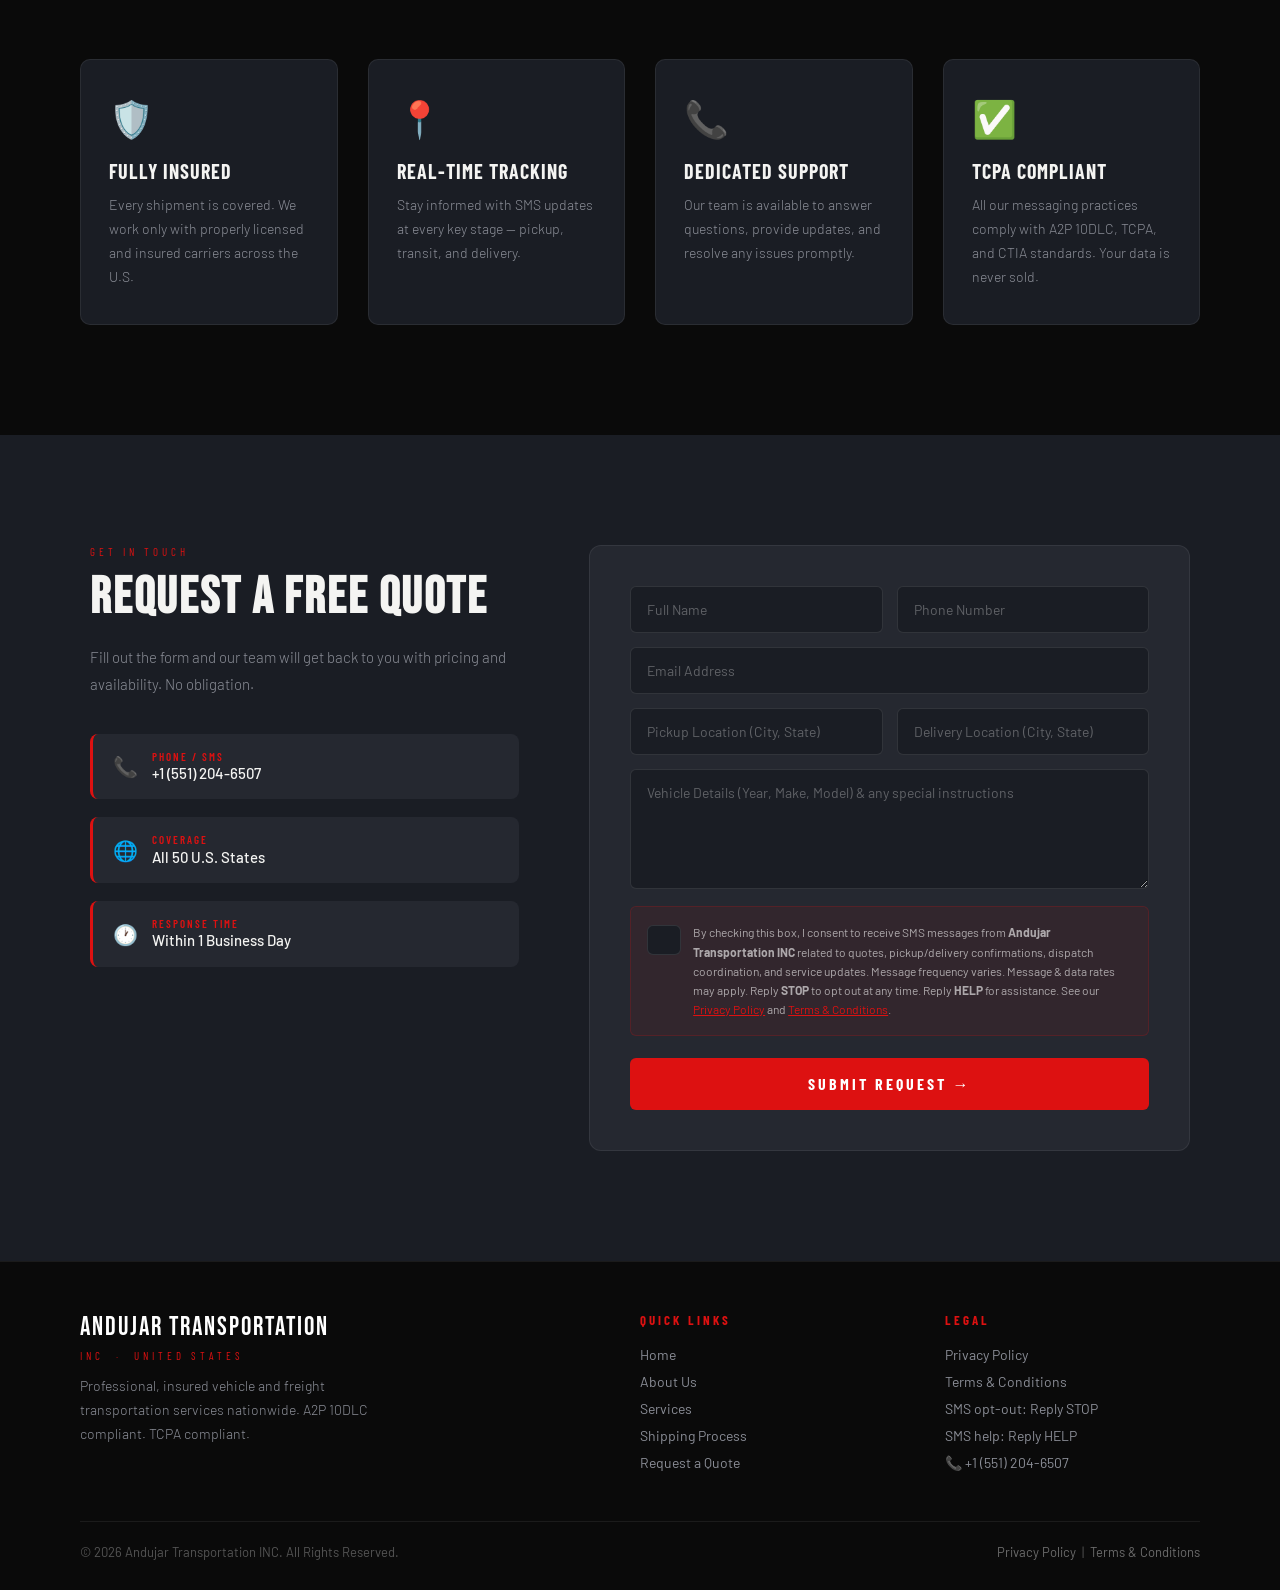
==== commit 2e7fcf15: "Add files via upload" ====
--- a/index.html
+++ b/index.html
@@ -260,7 +260,7 @@
             <a href="terms.html">Terms &amp; Conditions</a>
             <p>SMS opt-out: Reply STOP</p>
             <p>SMS help: Reply HELP</p>
-            <p>📞 888-531-3887 (Opt. 2)</p>
+            <p>📞 +1 (551) 204-6507</p>
         </div>
     </div>
     <div class="footer-bottom">
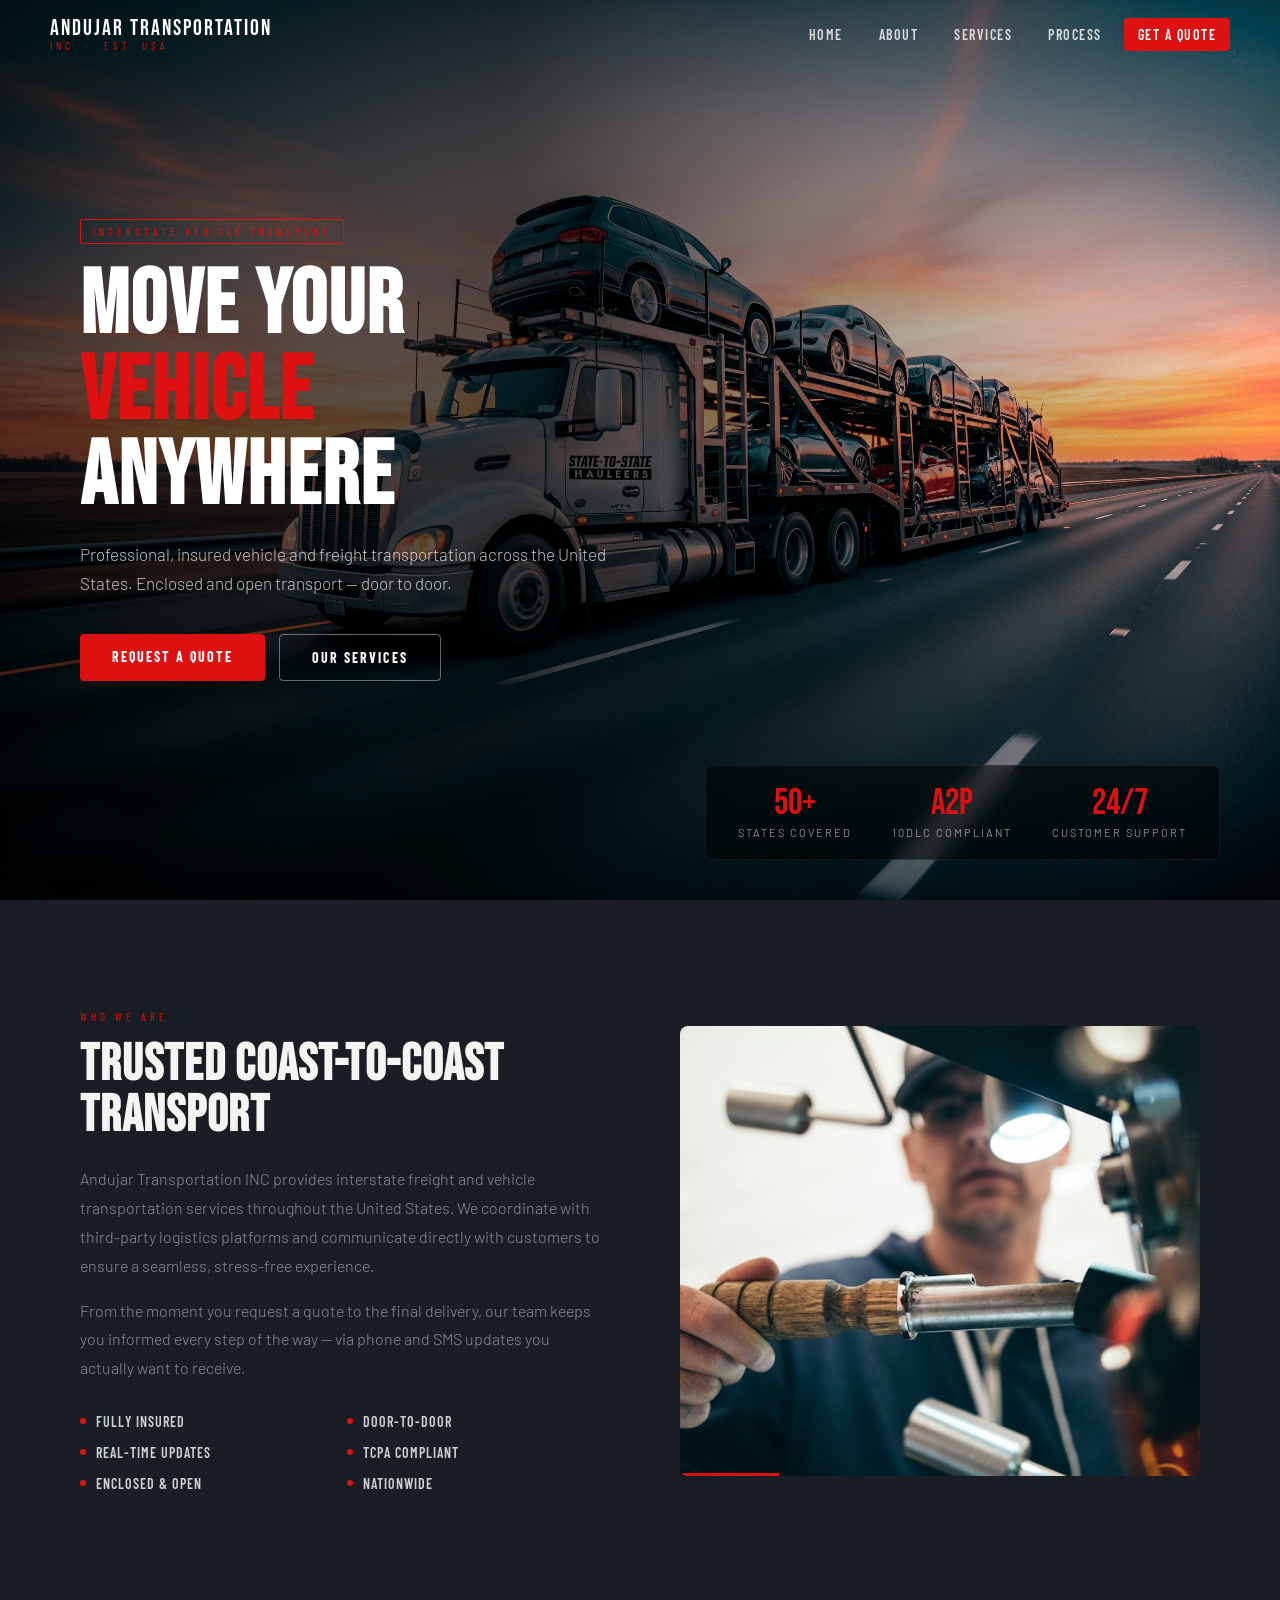
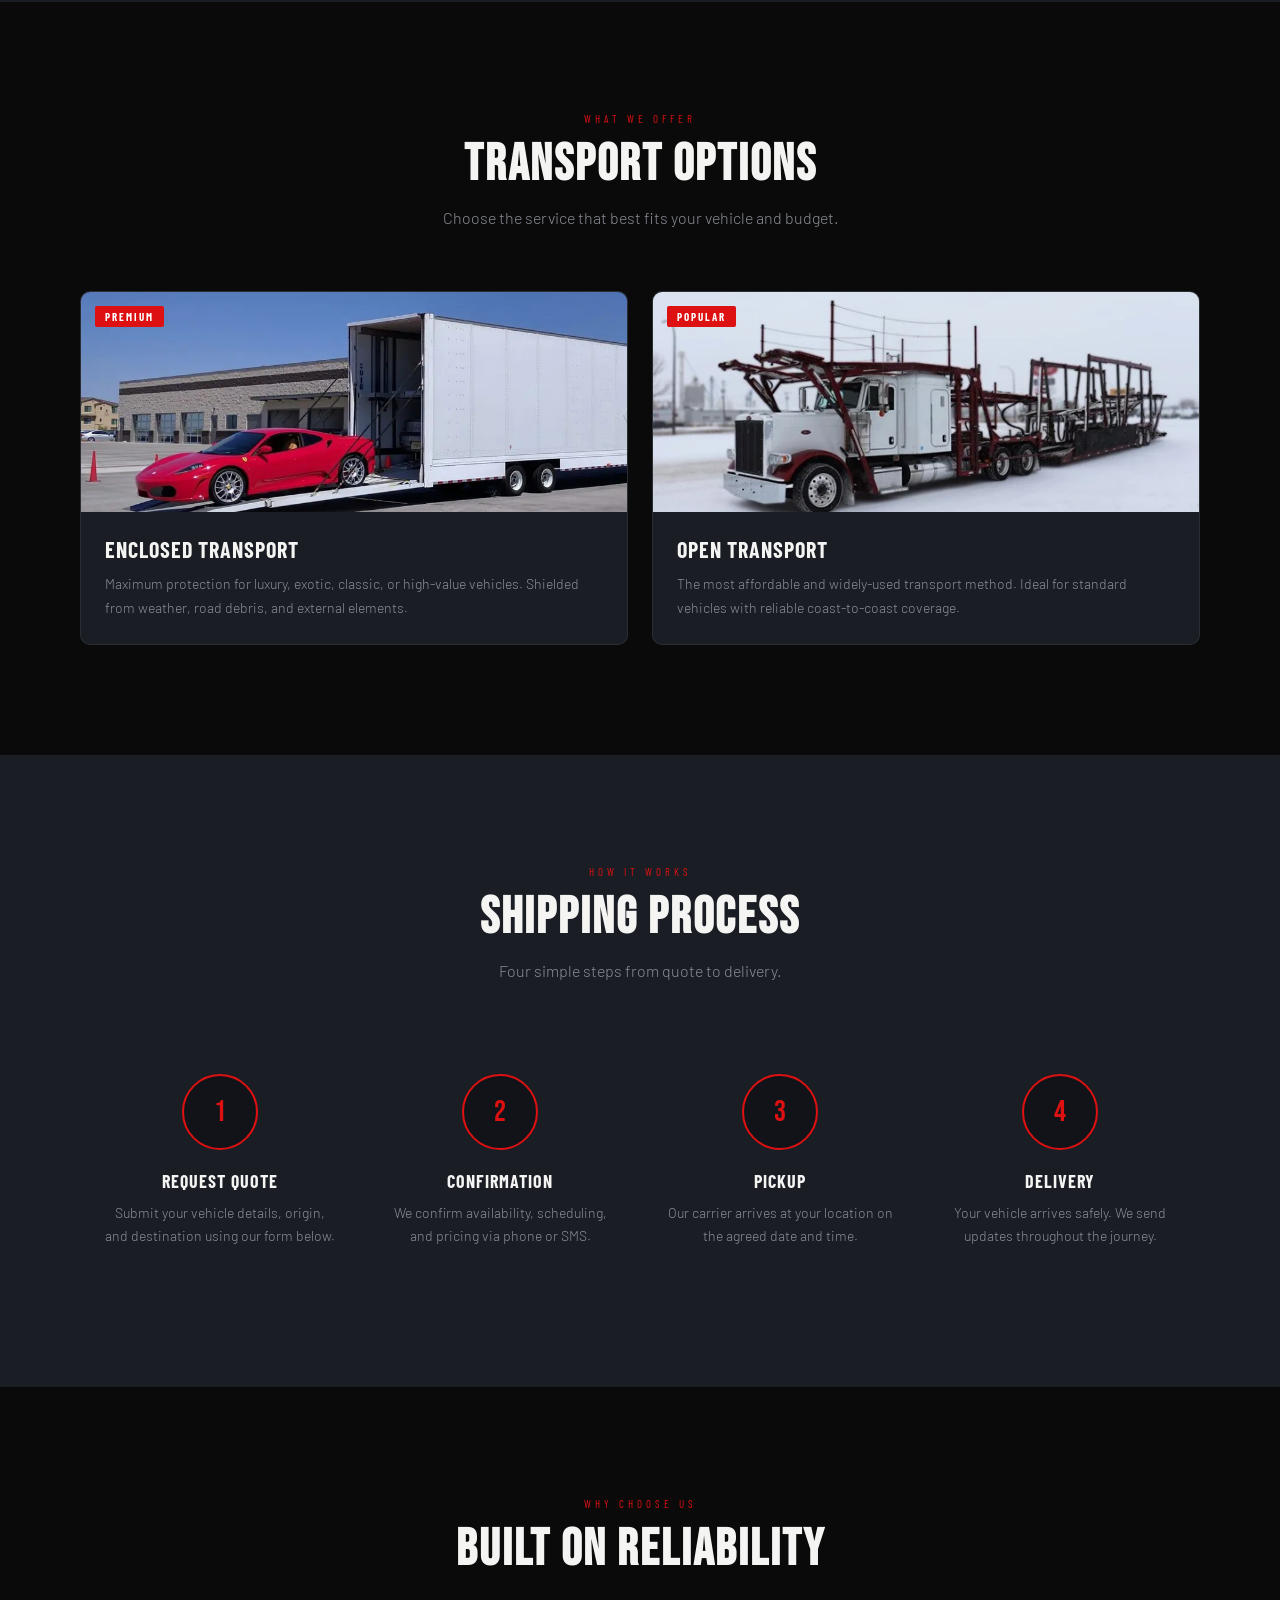
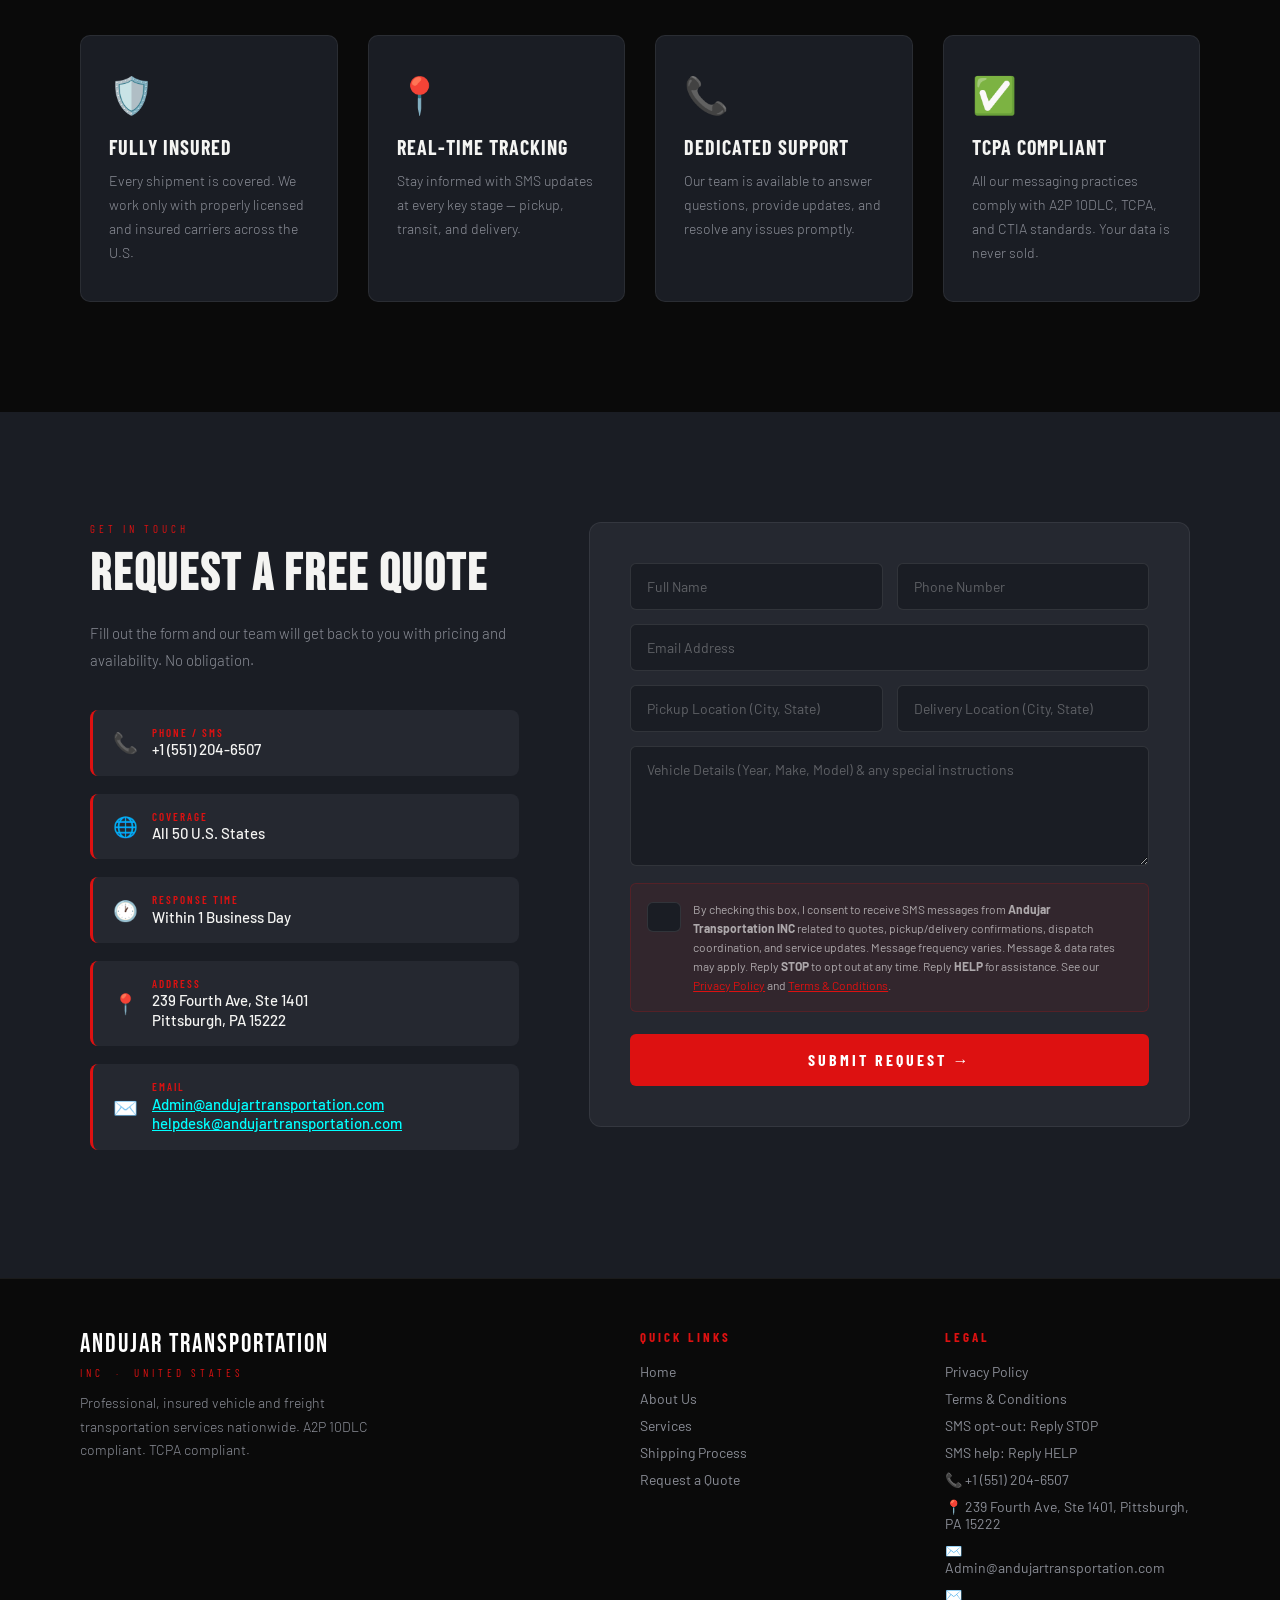
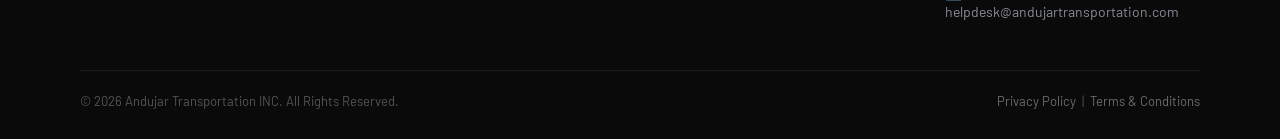
==== commit 42df4b1d: "Add files via upload" ====
--- a/index.html
+++ b/index.html
@@ -107,7 +107,7 @@
                 <p>The most affordable and widely-used transport method. Ideal for standard vehicles with reliable coast-to-coast coverage.</p>
             </div>
         </div>
-        <div class="card reveal">
+       <!-- <div class="card reveal">
             <div class="card-img-wrap">
                <img src="img/service1.jpg" alt="Freight Transport">
                 <span class="card-tag">Available</span>
@@ -116,7 +116,7 @@
                 <h3>Freight Services</h3>
                 <p>Coordinated freight solutions through trusted logistics platforms. We handle dispatching, confirmations, and delivery updates.</p>
             </div>
-        </div>
+        </div> -->
     </div>
 </section>
 
@@ -210,6 +210,23 @@
                     <div class="d-value">Within 1 Business Day</div>
                 </div>
             </div>
+            <div class="contact-detail">
+                <span class="d-icon">📍</span>
+                <div class="d-content">
+                    <div class="d-label">Address</div>
+                    <div class="d-value">239 Fourth Ave, Ste 1401<br>Pittsburgh, PA 15222</div>
+                </div>
+            </div>
+            <div class="contact-detail">
+                <span class="d-icon">✉️</span>
+                <div class="d-content">
+                    <div class="d-label">Email</div>
+                    <div class="d-value">
+                        <a href="mailto:Admin@andujartransportation.com">Admin@andujartransportation.com</a><br>
+                        <a href="mailto:helpdesk@andujartransportation.com">helpdesk@andujartransportation.com</a>
+                    </div>
+                </div>
+            </div>
         </div>
 
         <div class="contact-form reveal">
@@ -261,6 +278,9 @@
             <p>SMS opt-out: Reply STOP</p>
             <p>SMS help: Reply HELP</p>
             <p>📞 +1 (551) 204-6507</p>
+            <p>📍 239 Fourth Ave, Ste 1401, Pittsburgh, PA 15222</p>
+            <p>✉️ <a href="mailto:Admin@andujartransportation.com">Admin@andujartransportation.com</a></p>
+            <p>✉️ <a href="mailto:helpdesk@andujartransportation.com">helpdesk@andujartransportation.com</a></p>
         </div>
     </div>
     <div class="footer-bottom">
@@ -274,4 +294,4 @@
 
 <script src="script.js"></script>
 </body>
-</html>
+</html>
--- a/styles.css
+++ b/styles.css
@@ -574,6 +574,10 @@
     font-size: 15px;
     font-weight: 500;
     color: var(--light);
+}
+
+.d-value a {
+    color: aqua;
 }
 
 .contact-form {
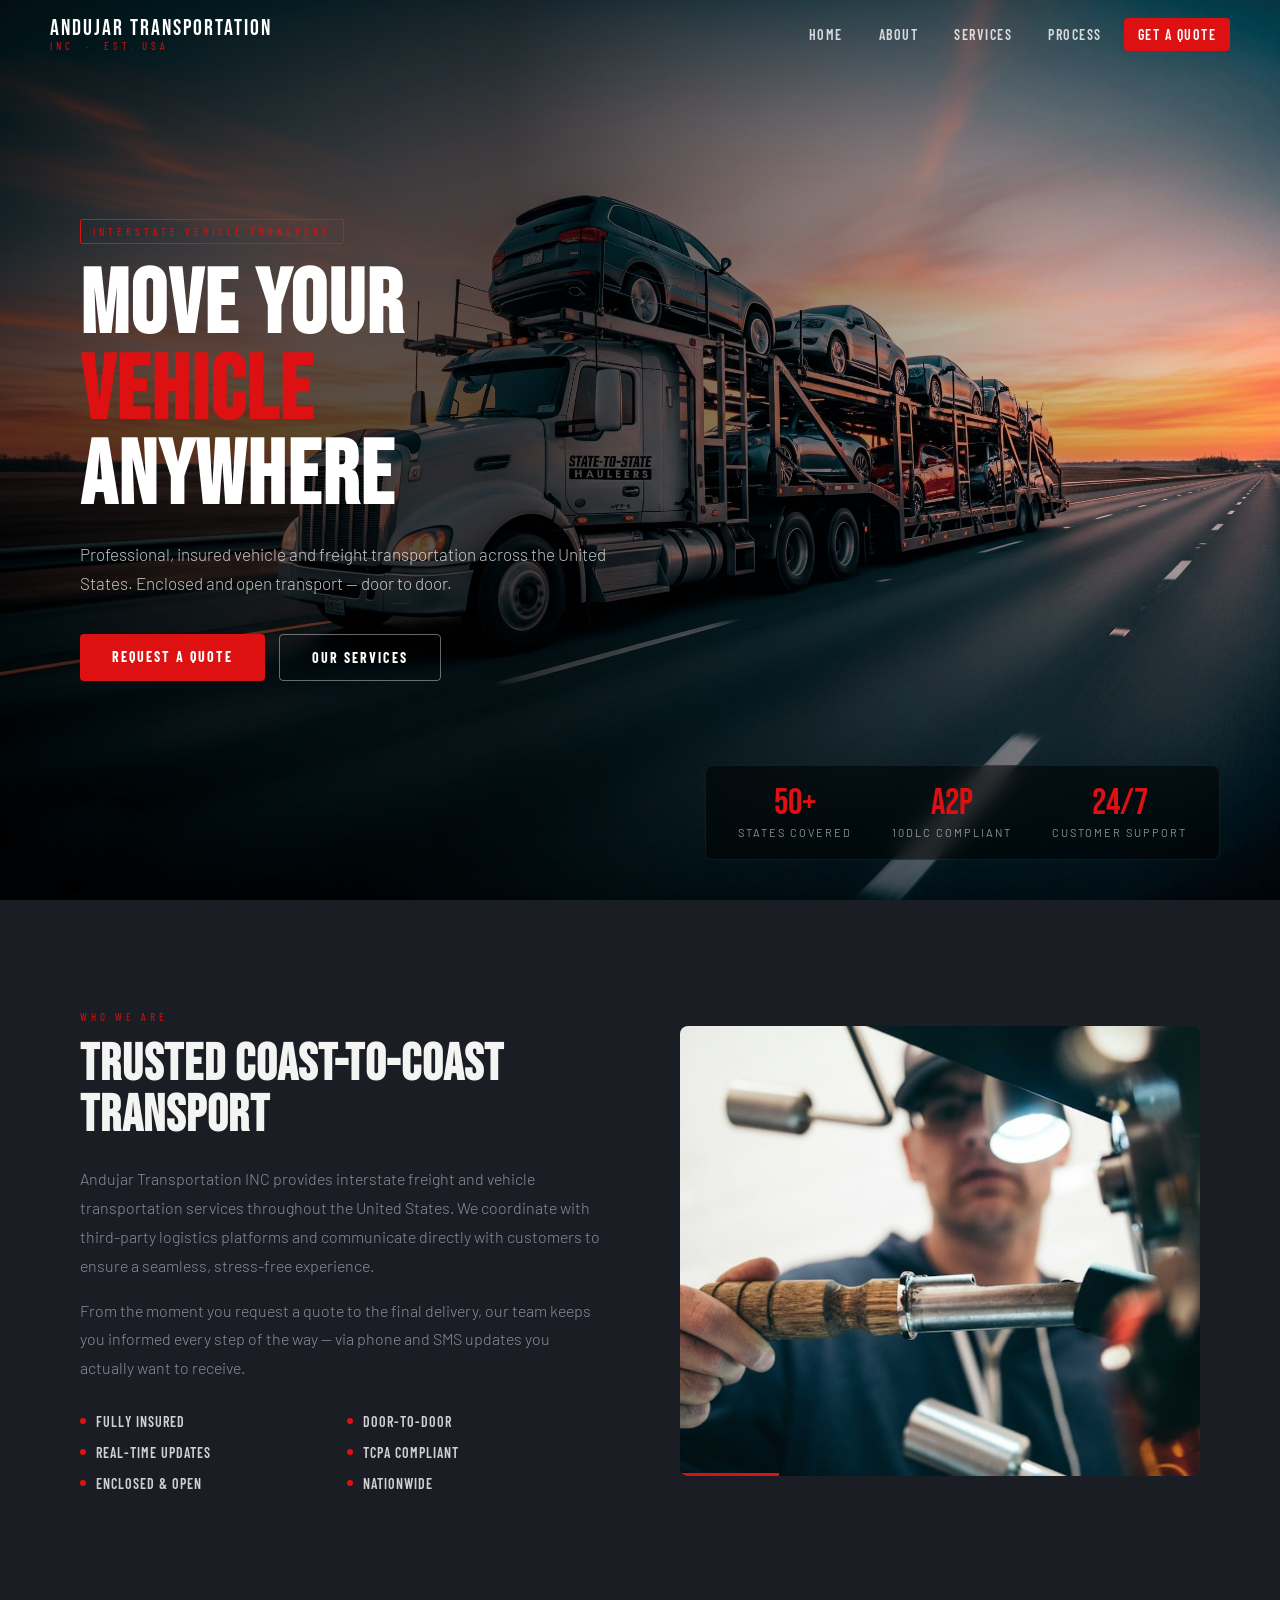
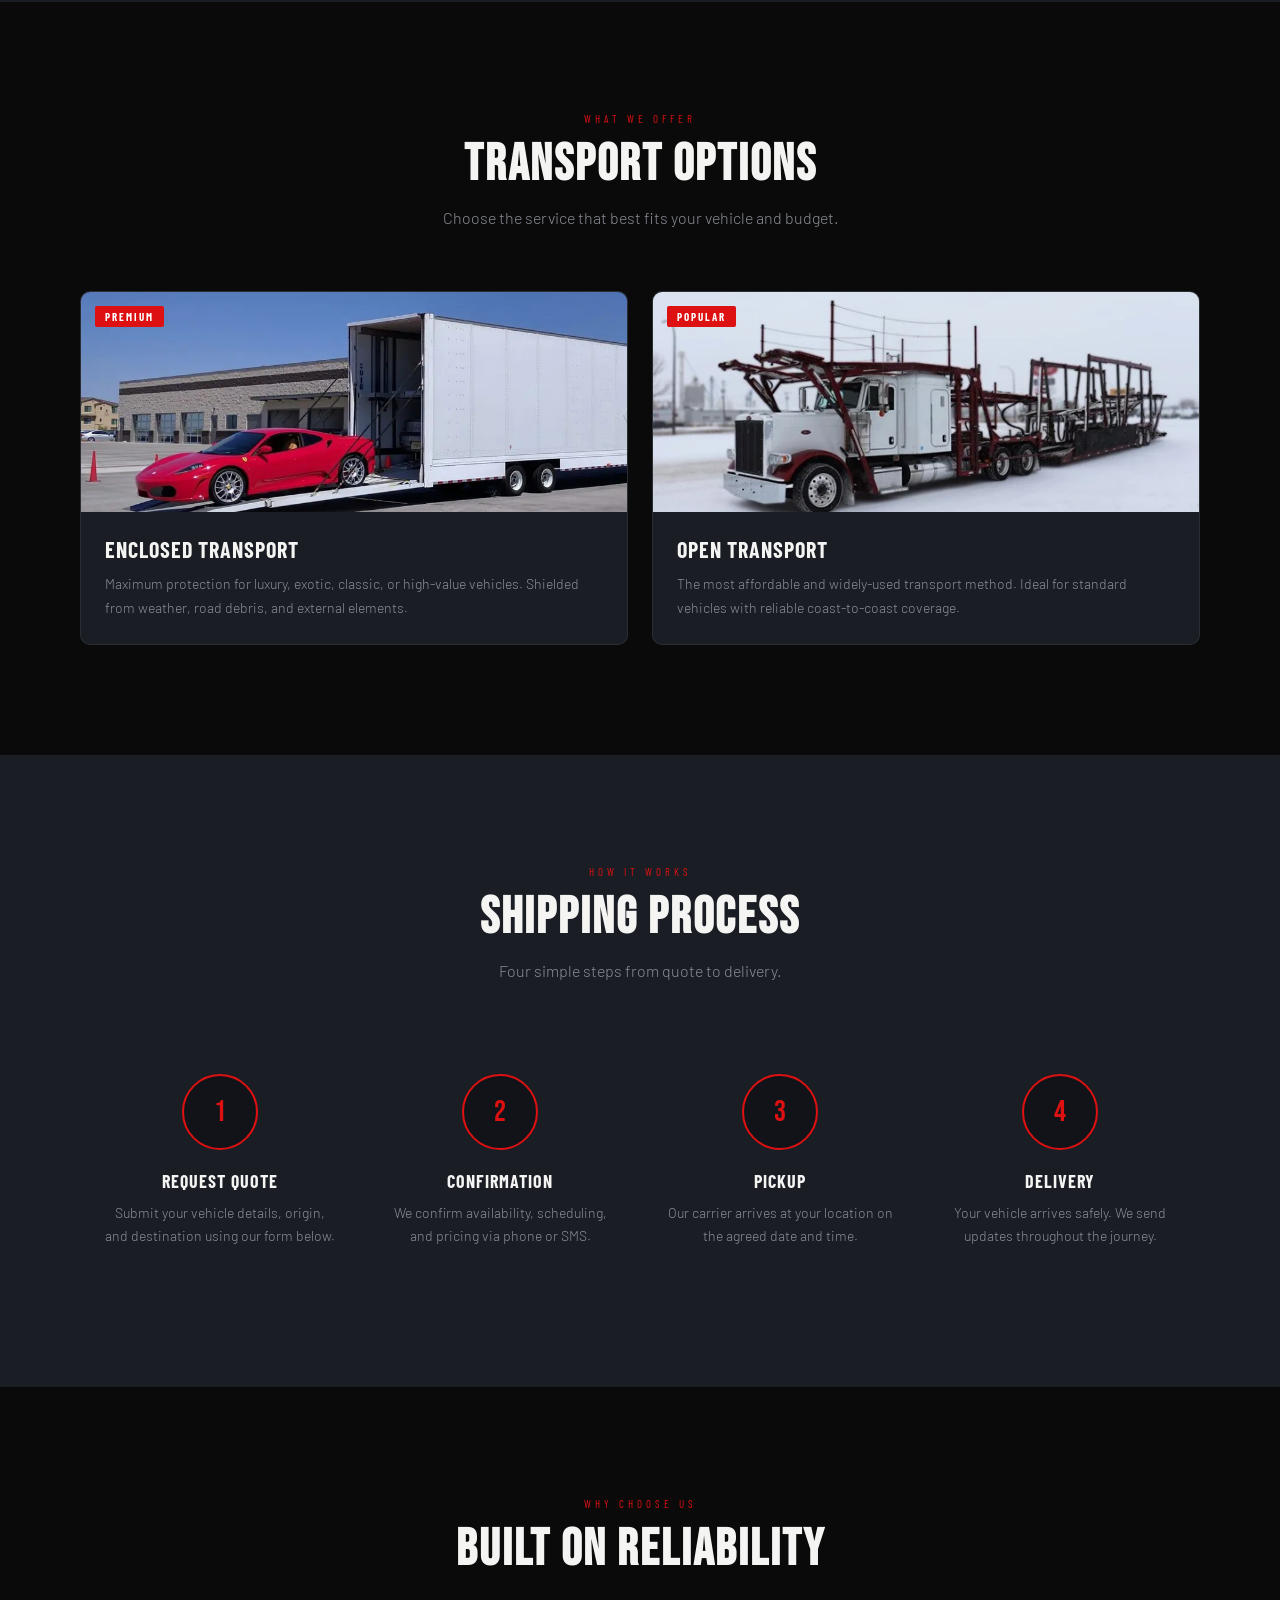
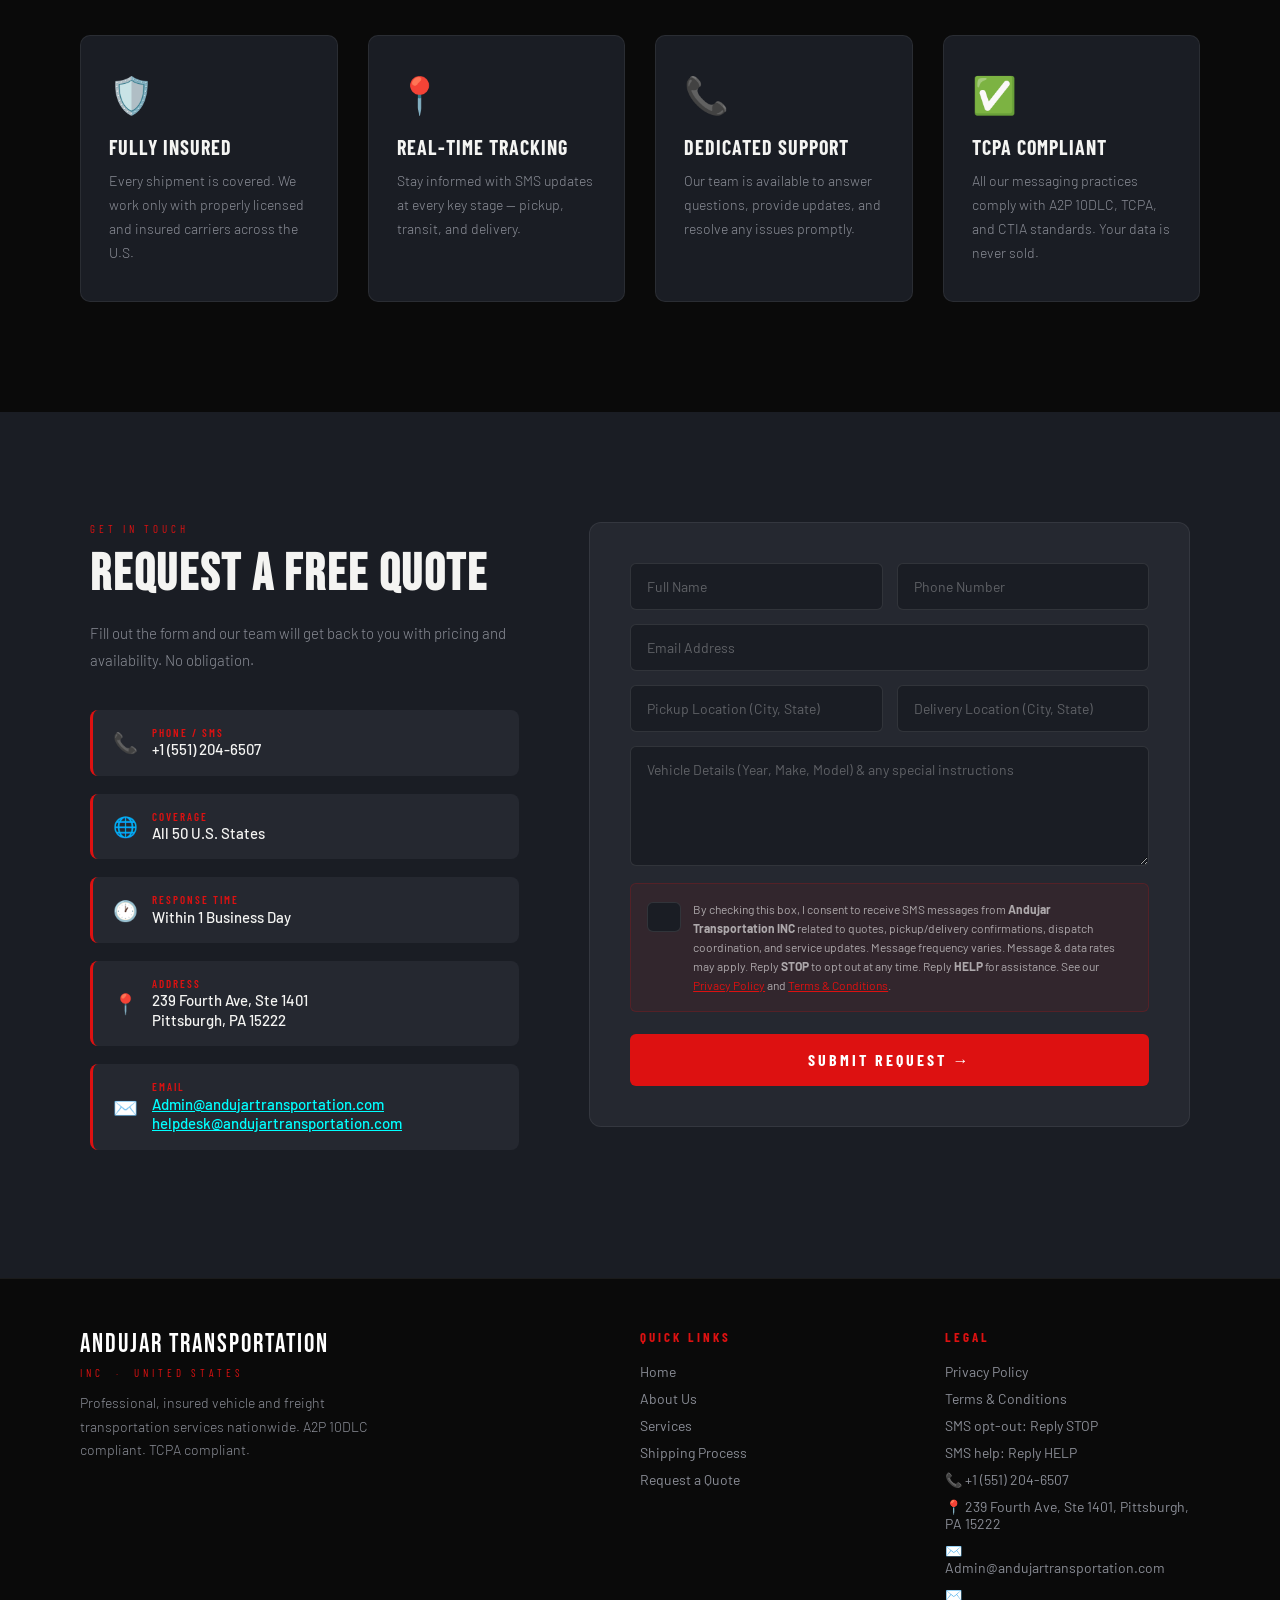
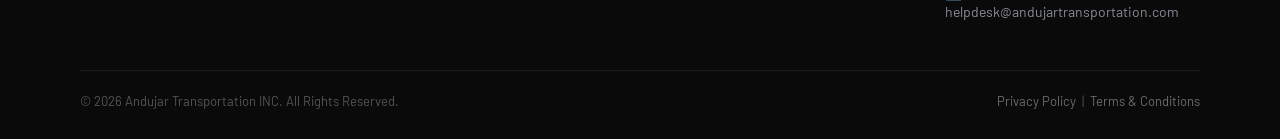
==== commit a0b98bde: "Add files via upload" ====
--- a/index.html
+++ b/index.html
@@ -29,7 +29,7 @@
 
 <!-- HERO -->
 <section class="hero" id="home">
-    <img src="img/portada_1.png" alt="Andujar Transportation — Vehicle Transport USA">
+    <img src="img/portada_1.jpg" alt="Andujar Transportation — Vehicle Transport USA">
     <div class="hero-overlay">
         <div class="hero-content">
             <div class="hero-badge">Interstate Vehicle Transport</div>
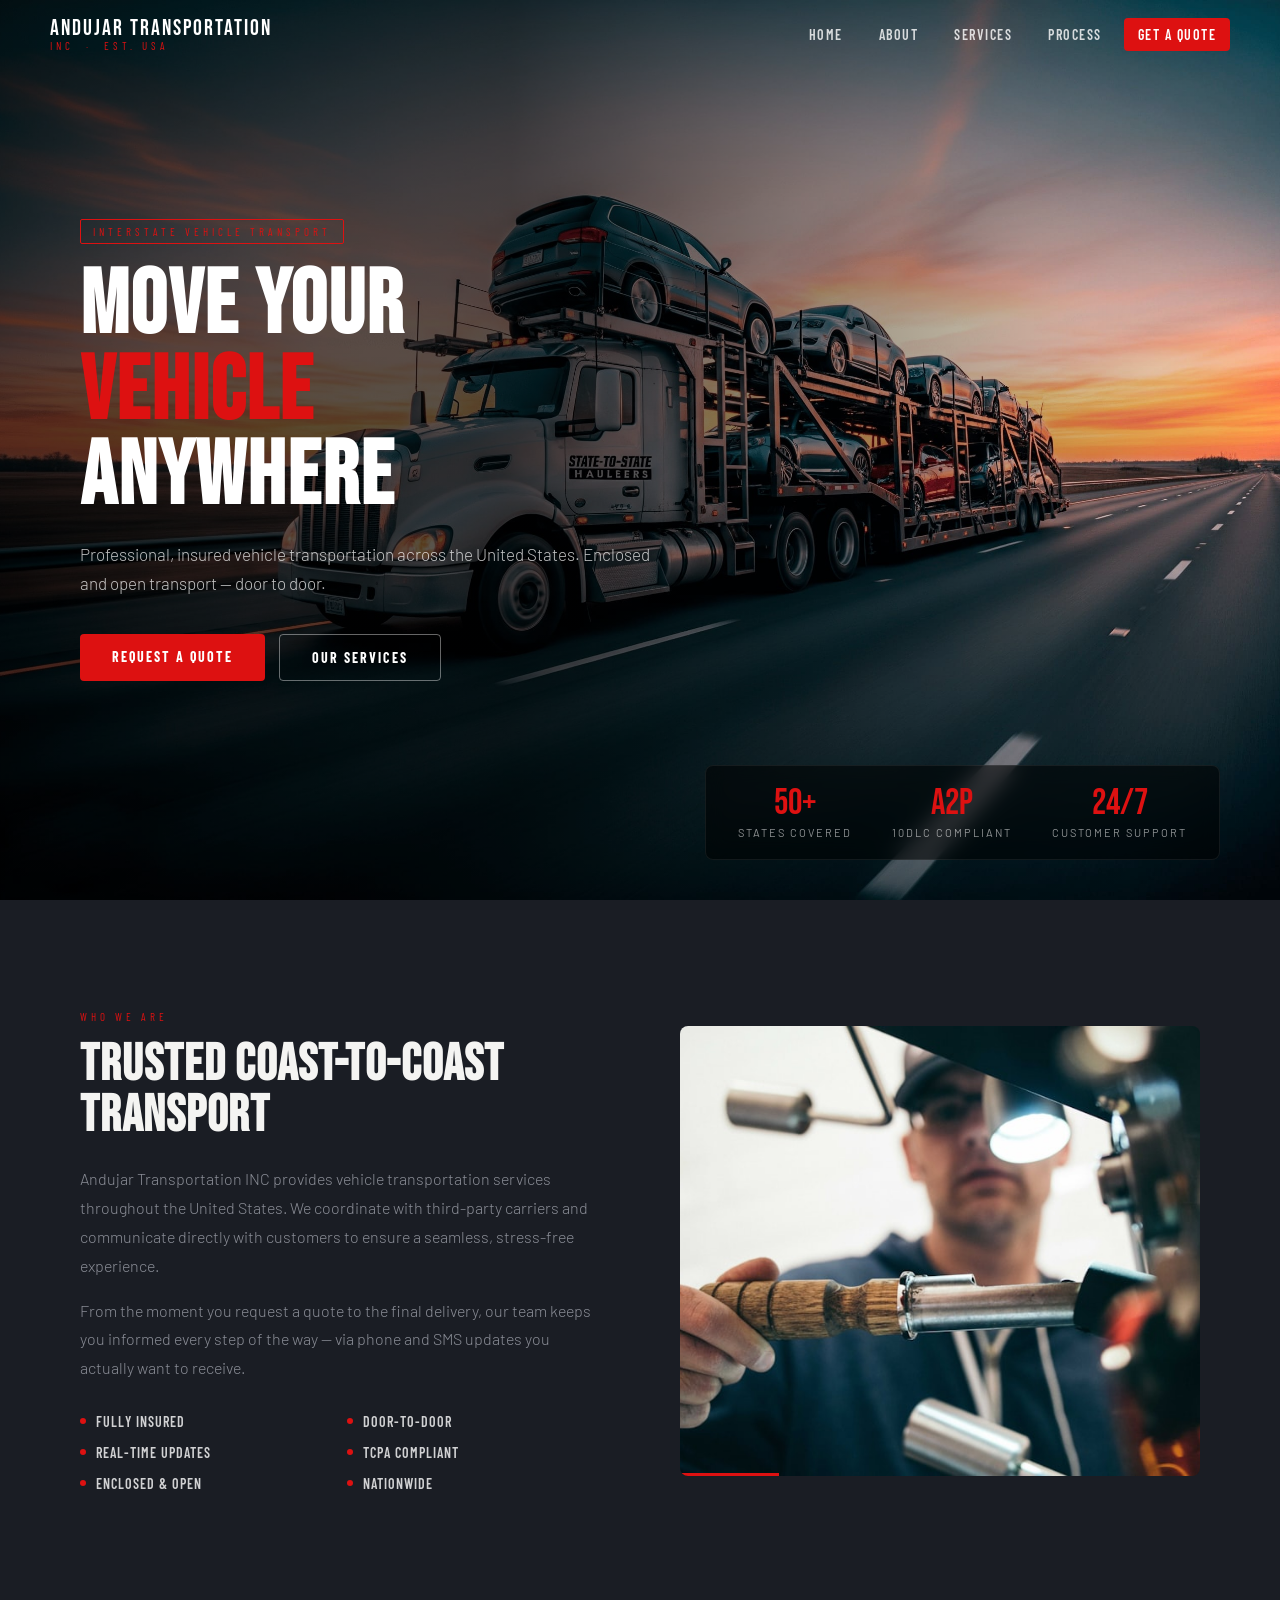
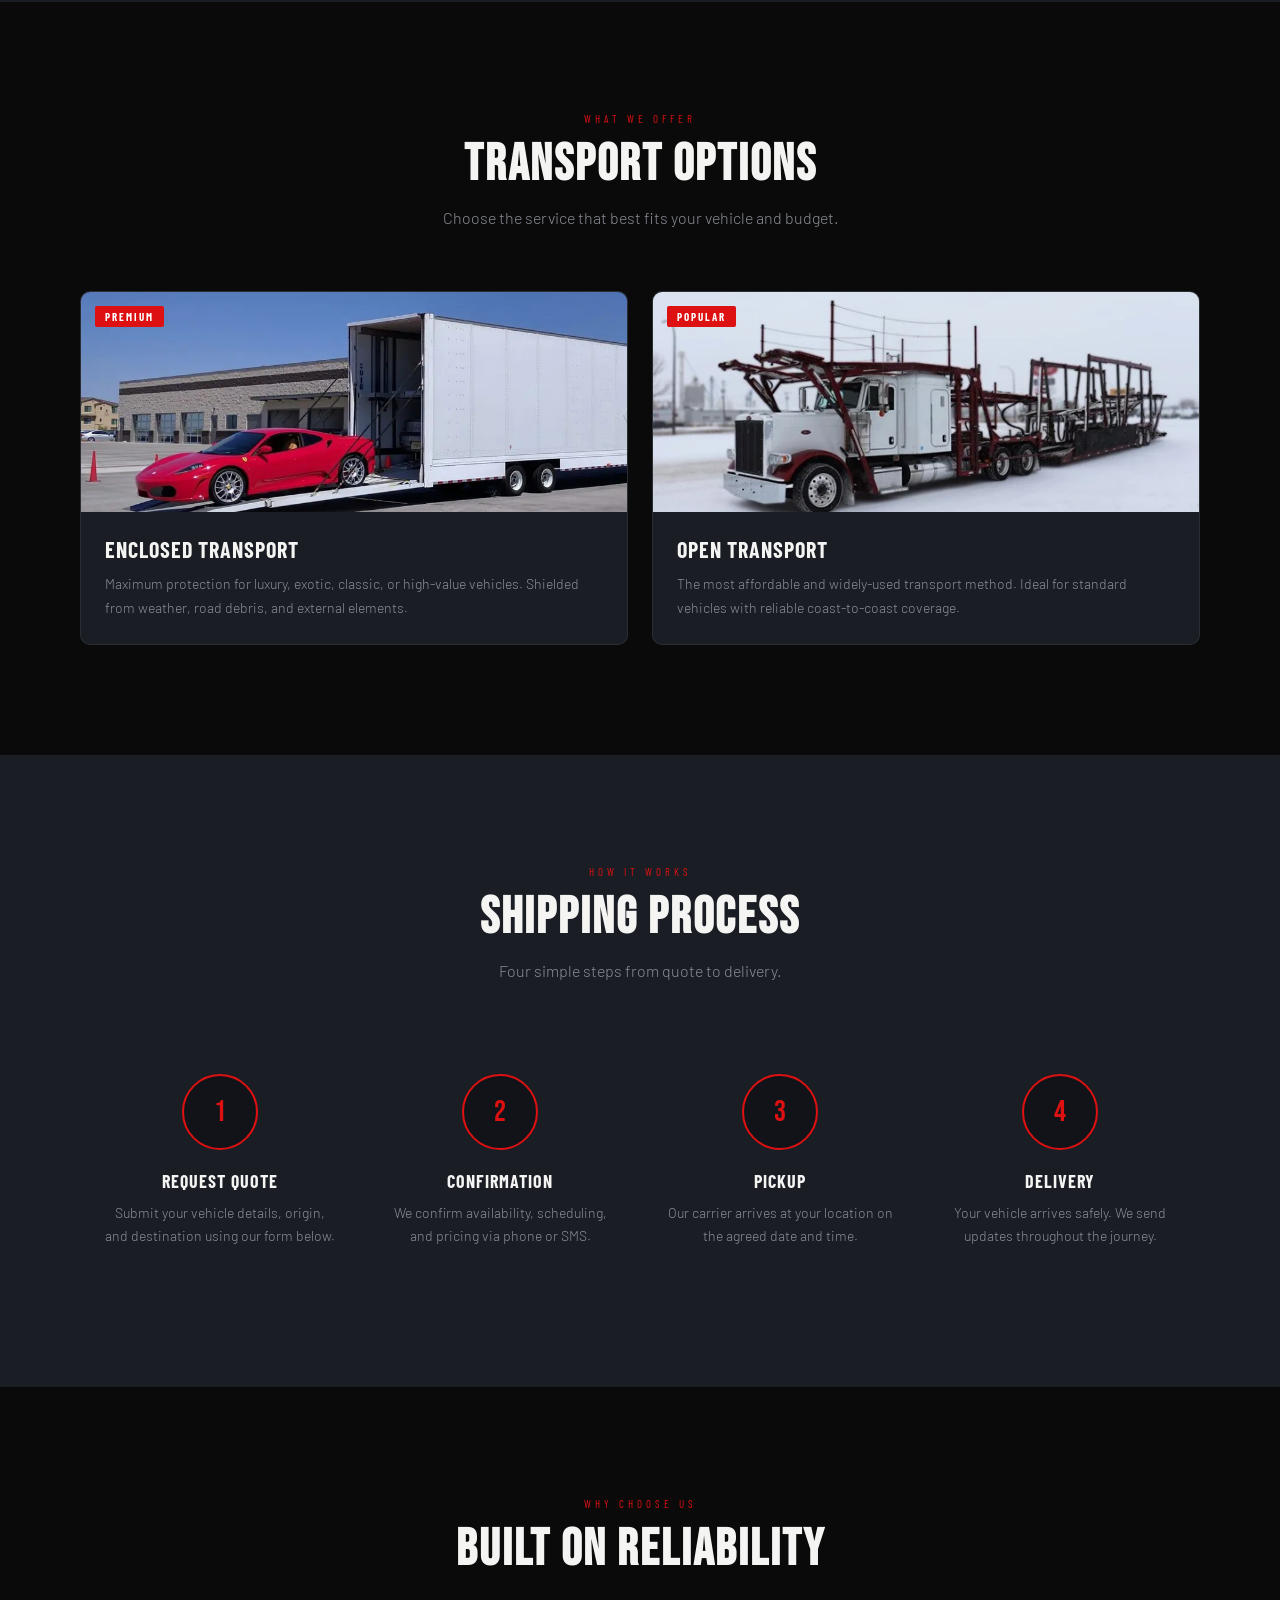
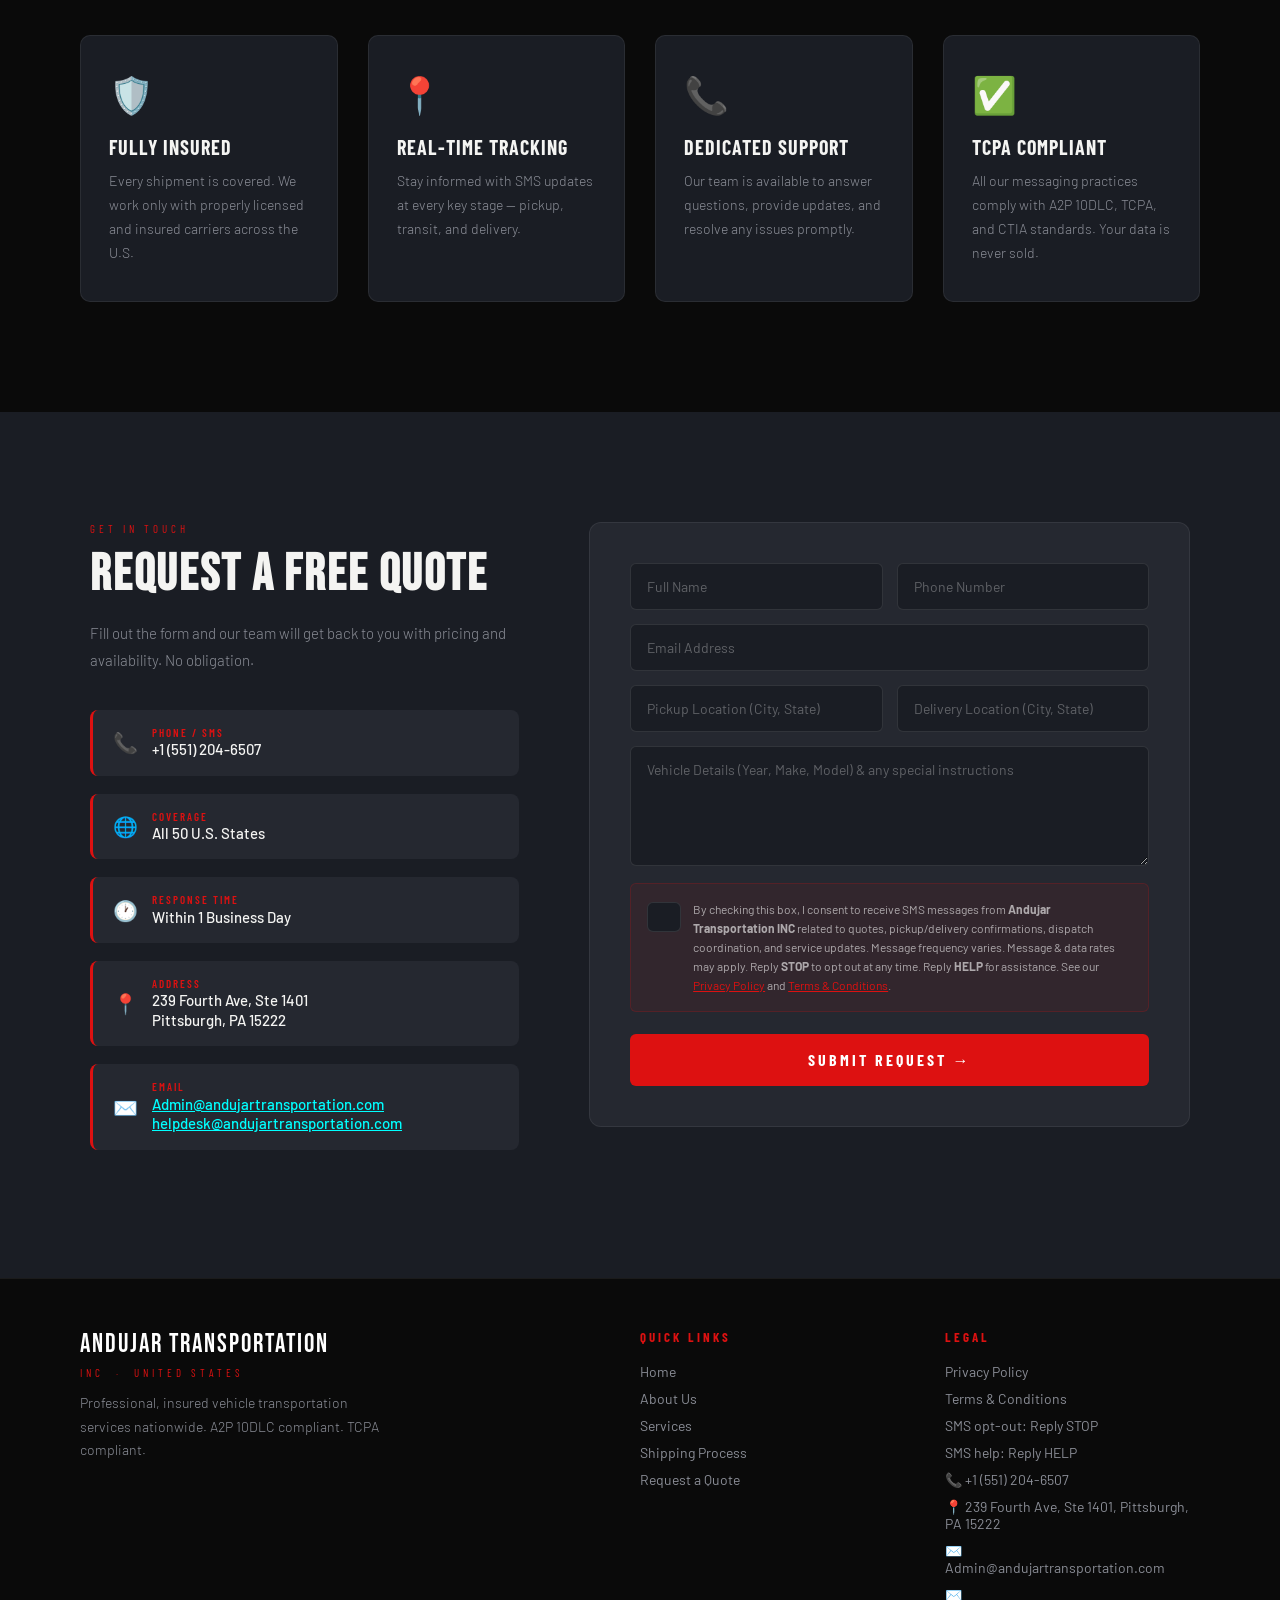
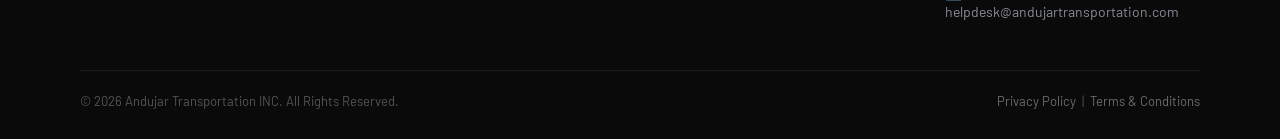
==== commit 23679fec: "Add files via upload" ====
--- a/index.html
+++ b/index.html
@@ -3,7 +3,7 @@
 <head>
 <meta charset="UTF-8">
 <meta name="viewport" content="width=device-width, initial-scale=1.0">
-<title>Andujar Transportation INC — Vehicle & Freight Transport USA</title>
+<title>Andujar Transportation INC — Vehicle Transport USA</title>
 <link rel="icon" type="image/png" href="img/logo_1.png">
 <link rel="stylesheet" href="styles.css">
 </head>
@@ -34,7 +34,7 @@
         <div class="hero-content">
             <div class="hero-badge">Interstate Vehicle Transport</div>
             <h1>Move Your<br><span>Vehicle</span><br>Anywhere</h1>
-            <p>Professional, insured vehicle and freight transportation across the United States. Enclosed and open transport — door to door.</p>
+            <p>Professional, insured vehicle transportation across the United States. Enclosed and open transport — door to door.</p>
             <div class="hero-btns">
                 <a href="#contact" class="btn-primary">Request a Quote</a>
                 <a href="#services" class="btn-outline">Our Services</a>
@@ -62,7 +62,7 @@
     <div class="about-text reveal">
         <div class="section-label">Who We Are</div>
         <h2>Trusted Coast-to-Coast Transport</h2>
-        <p>Andujar Transportation INC provides interstate freight and vehicle transportation services throughout the United States. We coordinate with third-party logistics platforms and communicate directly with customers to ensure a seamless, stress-free experience.</p>
+        <p>Andujar Transportation INC provides vehicle transportation services throughout the United States. We coordinate with third-party carriers and communicate directly with customers to ensure a seamless, stress-free experience.</p>
         <p>From the moment you request a quote to the final delivery, our team keeps you informed every step of the way — via phone and SMS updates you actually want to receive.</p>
         <div class="about-features">
             <div class="feature-item">Fully Insured</div>
@@ -107,16 +107,6 @@
                 <p>The most affordable and widely-used transport method. Ideal for standard vehicles with reliable coast-to-coast coverage.</p>
             </div>
         </div>
-       <!-- <div class="card reveal">
-            <div class="card-img-wrap">
-               <img src="img/service1.jpg" alt="Freight Transport">
-                <span class="card-tag">Available</span>
-            </div>
-            <div class="card-body">
-                <h3>Freight Services</h3>
-                <p>Coordinated freight solutions through trusted logistics platforms. We handle dispatching, confirmations, and delivery updates.</p>
-            </div>
-        </div> -->
     </div>
 </section>
 
@@ -261,7 +251,7 @@
         <div class="footer-brand">
             <span class="logo-main">Andujar Transportation</span>
             <span class="logo-sub" style="display:block;margin-top:4px">INC &nbsp;·&nbsp; United States</span>
-            <p>Professional, insured vehicle and freight transportation services nationwide. A2P 10DLC compliant. TCPA compliant.</p>
+            <p>Professional, insured vehicle transportation services nationwide. A2P 10DLC compliant. TCPA compliant.</p>
         </div>
         <div class="footer-col">
             <h4>Quick Links</h4>
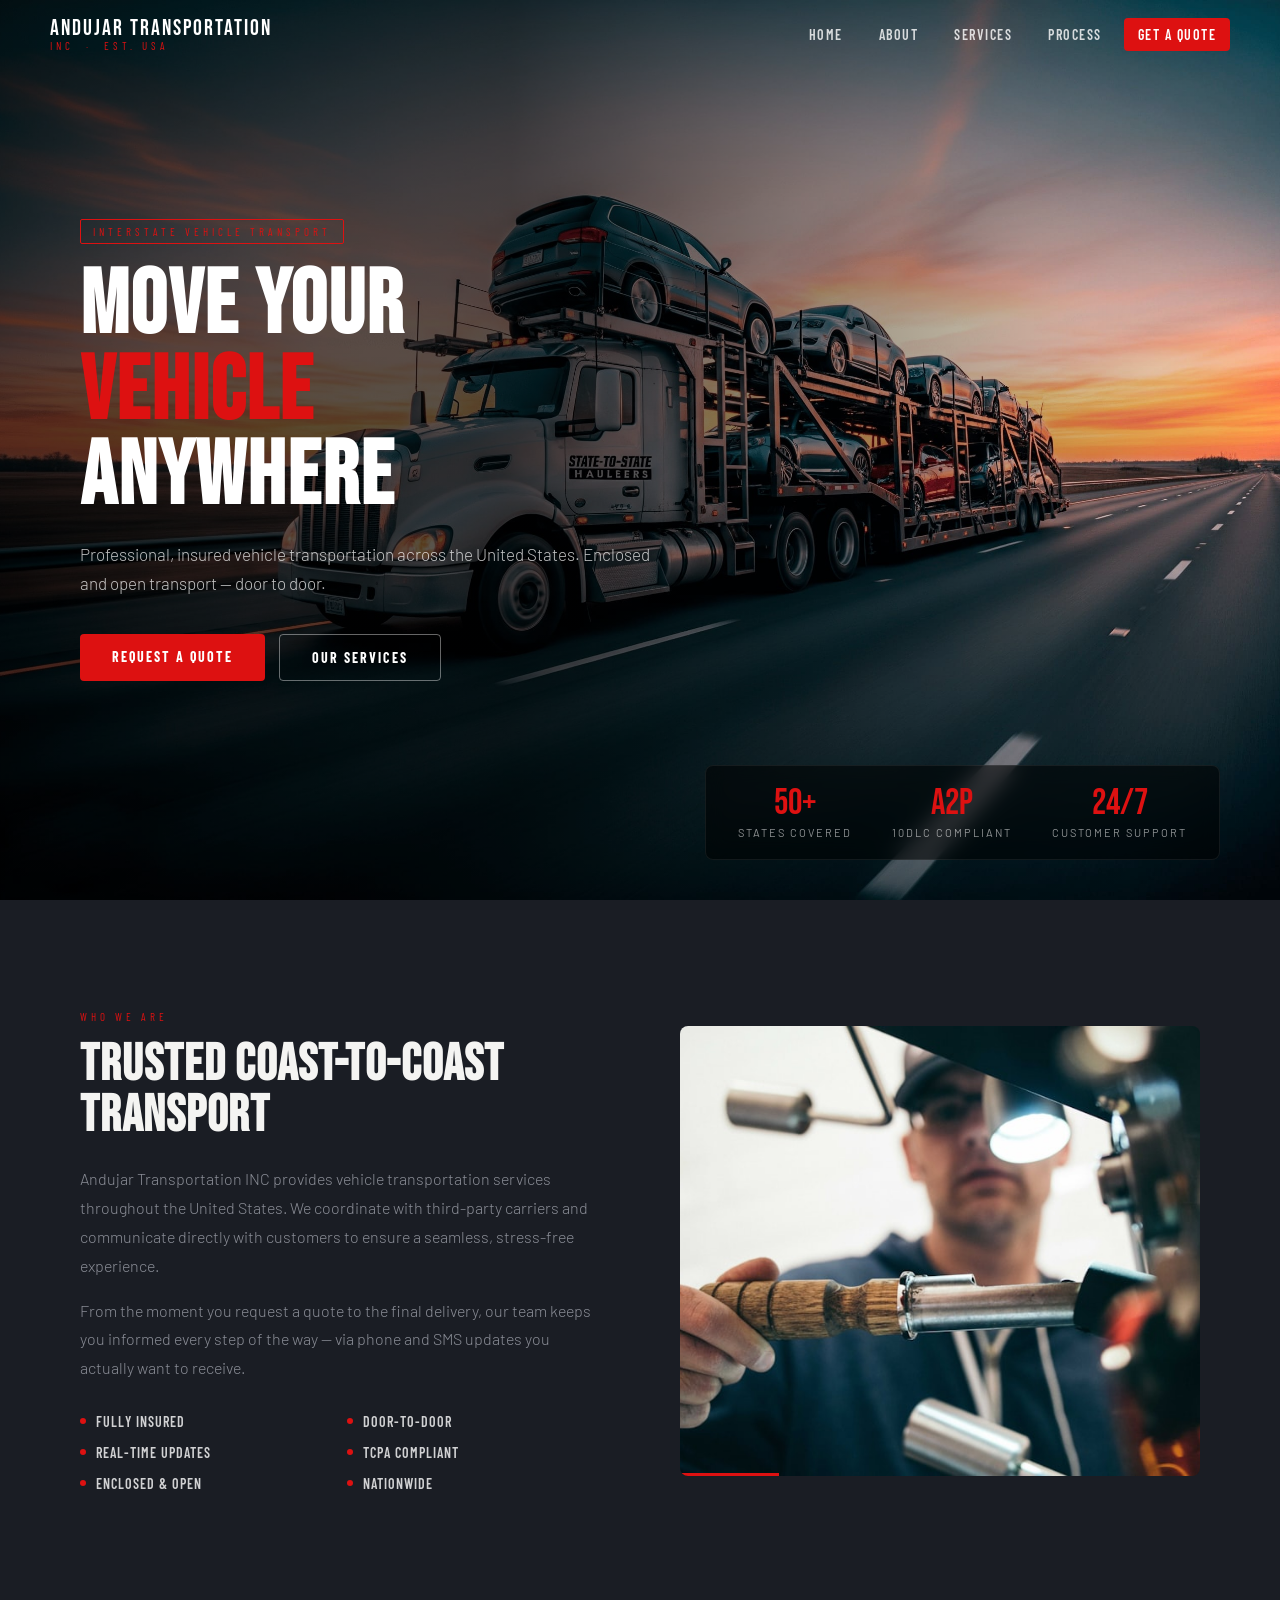
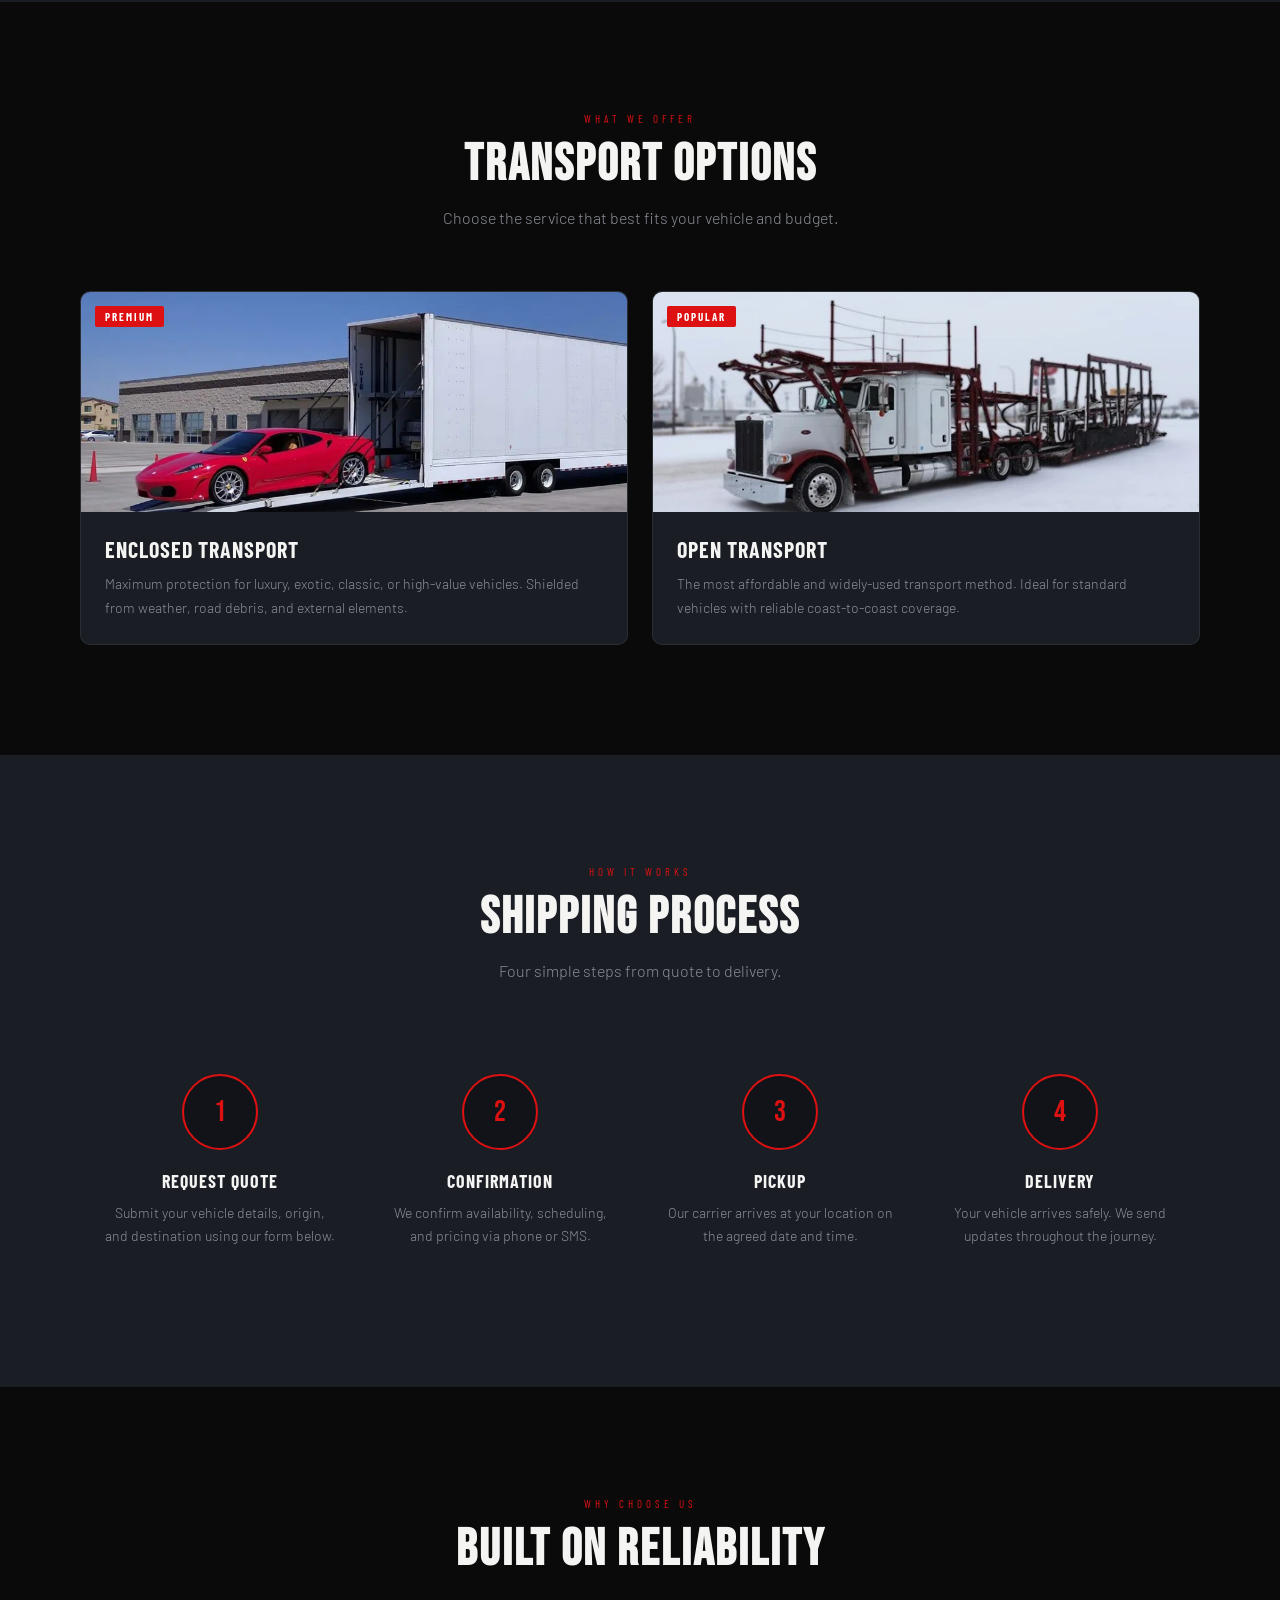
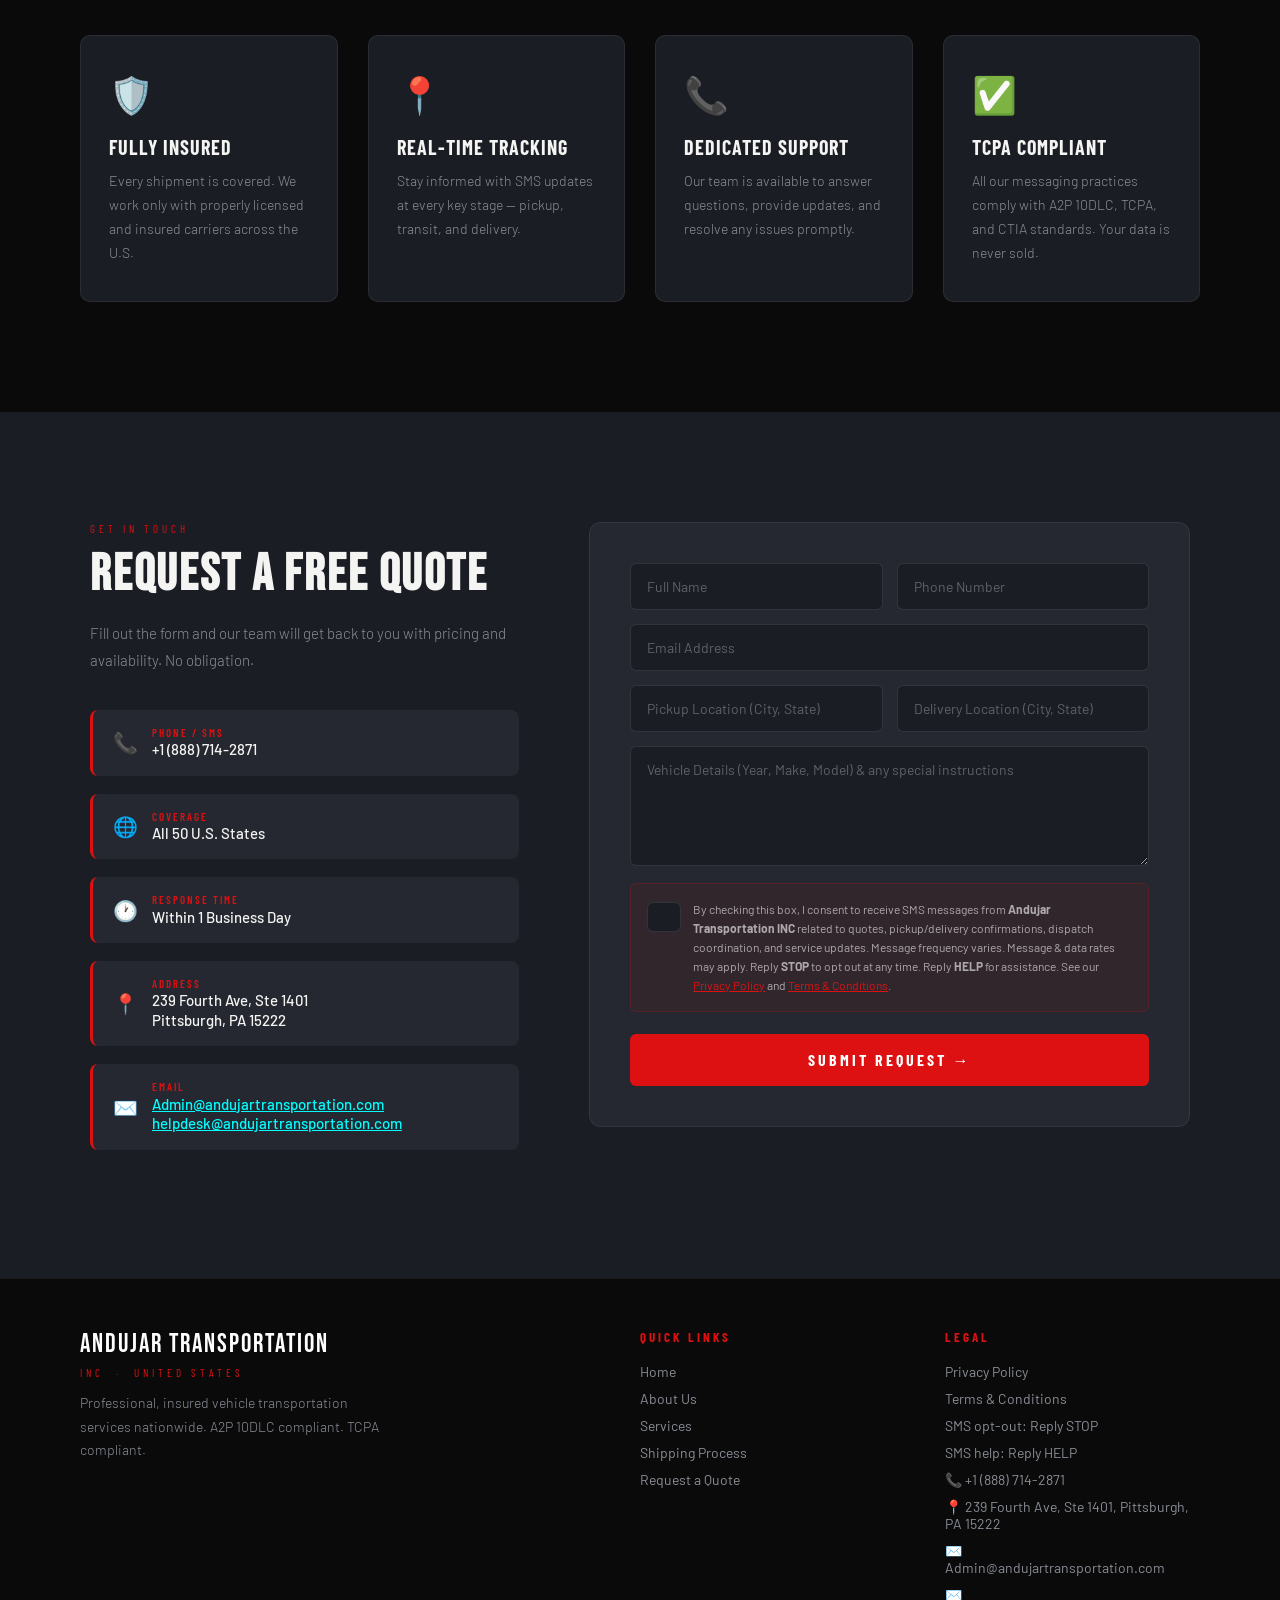
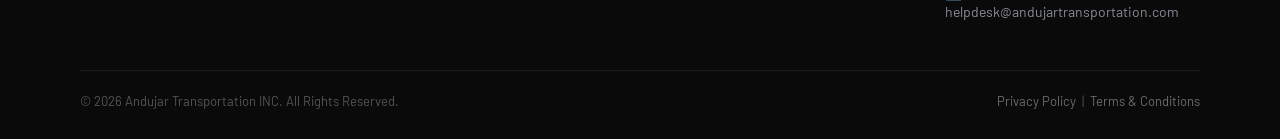
==== commit e1feadda: "Add files via upload" ====
--- a/index.html
+++ b/index.html
@@ -183,7 +183,7 @@
                 <span class="d-icon">📞</span>
                 <div class="d-content">
                     <div class="d-label">Phone / SMS</div>
-                    <div class="d-value">+1 (551) 204-6507</div>
+                    <div class="d-value">+1 (888) 714-2871</div>
                 </div>
             </div>
             <div class="contact-detail">
@@ -267,7 +267,7 @@
             <a href="terms.html">Terms &amp; Conditions</a>
             <p>SMS opt-out: Reply STOP</p>
             <p>SMS help: Reply HELP</p>
-            <p>📞 +1 (551) 204-6507</p>
+            <p>📞 +1 (888) 714-2871</p>
             <p>📍 239 Fourth Ave, Ste 1401, Pittsburgh, PA 15222</p>
             <p>✉️ <a href="mailto:Admin@andujartransportation.com">Admin@andujartransportation.com</a></p>
             <p>✉️ <a href="mailto:helpdesk@andujartransportation.com">helpdesk@andujartransportation.com</a></p>
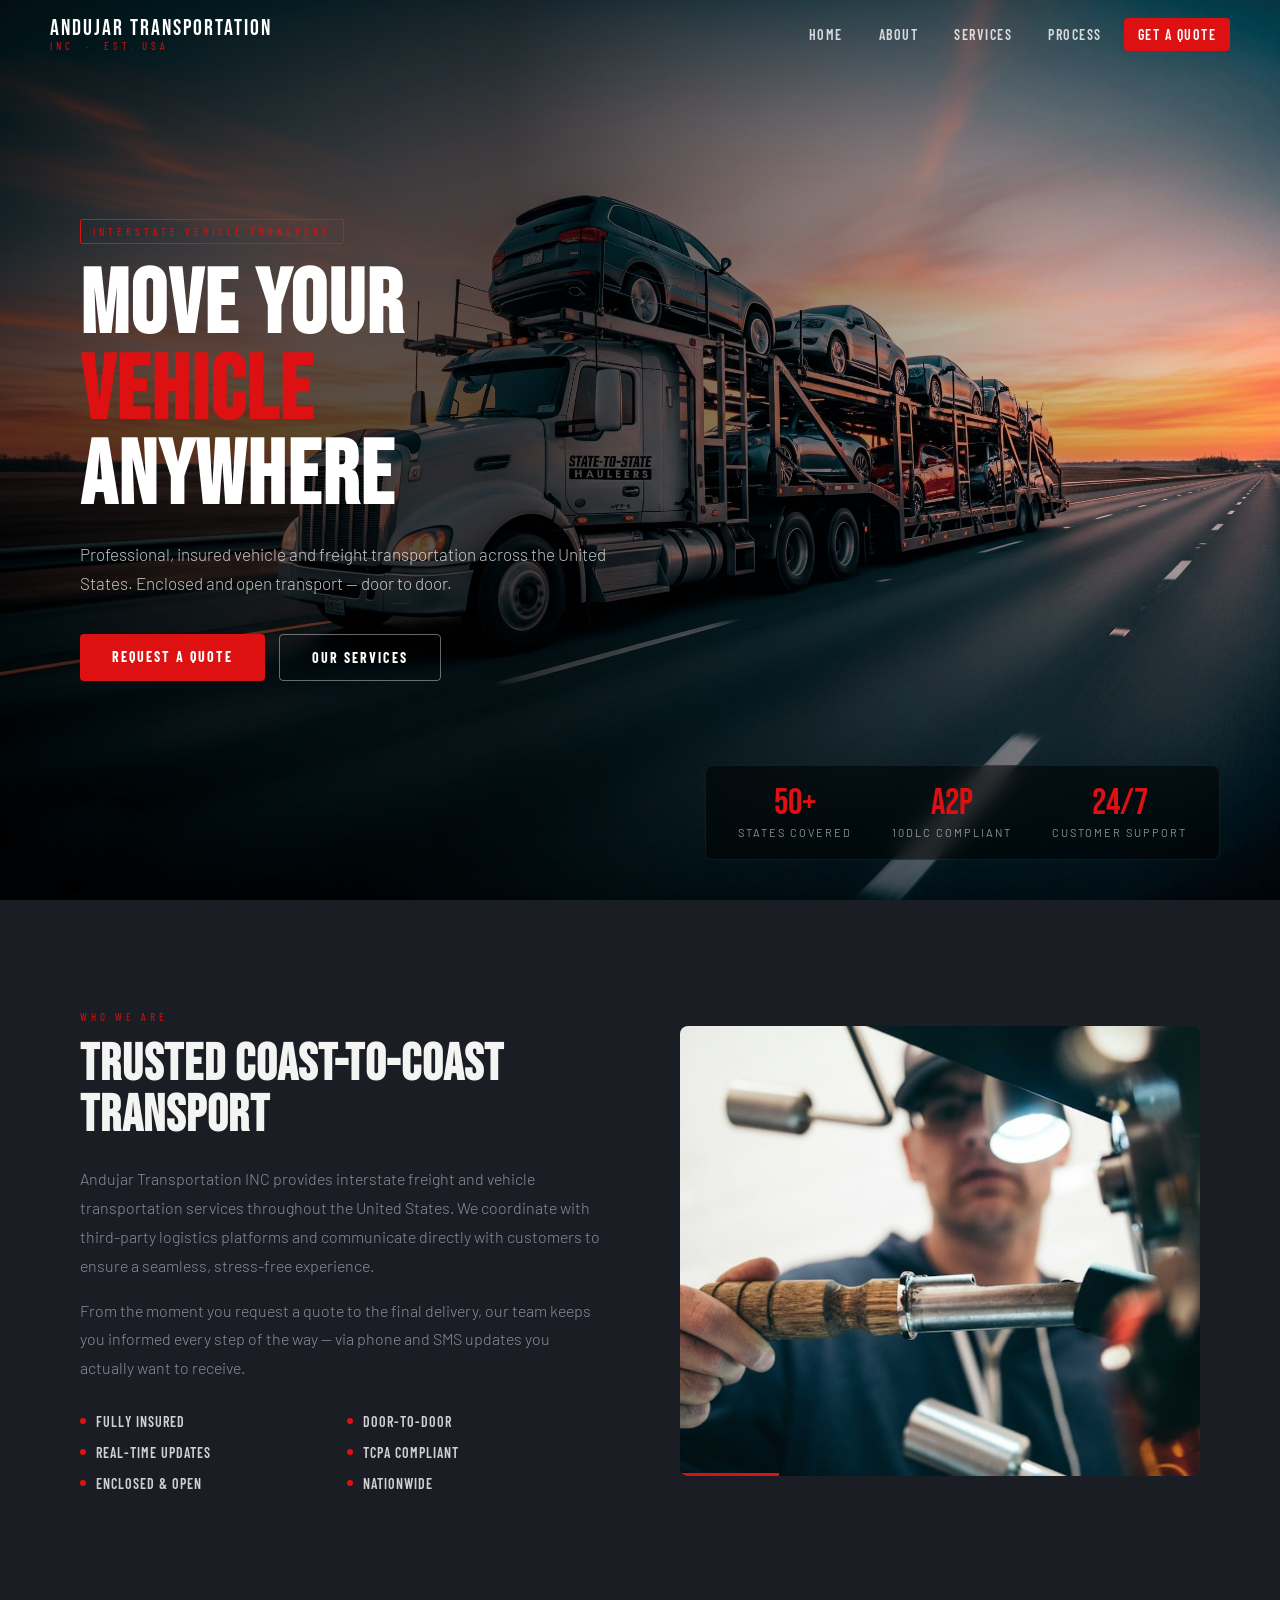
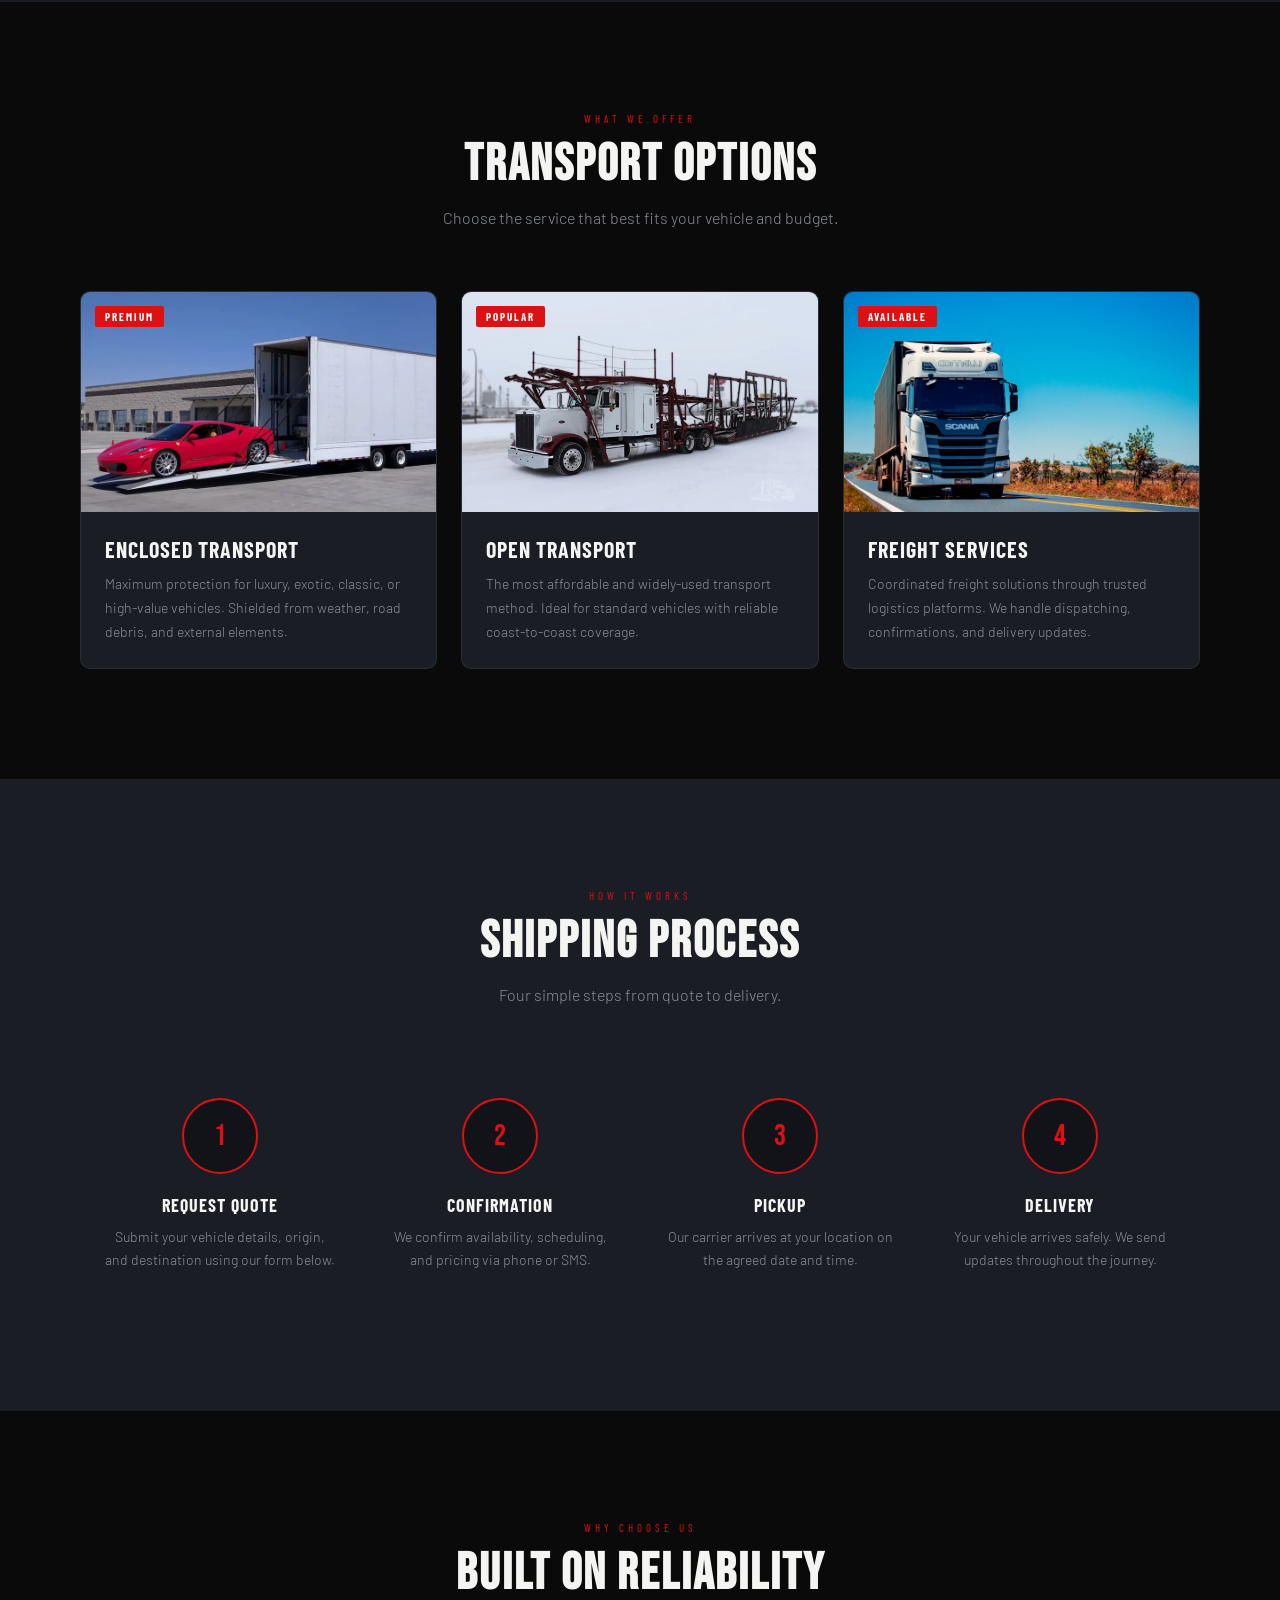
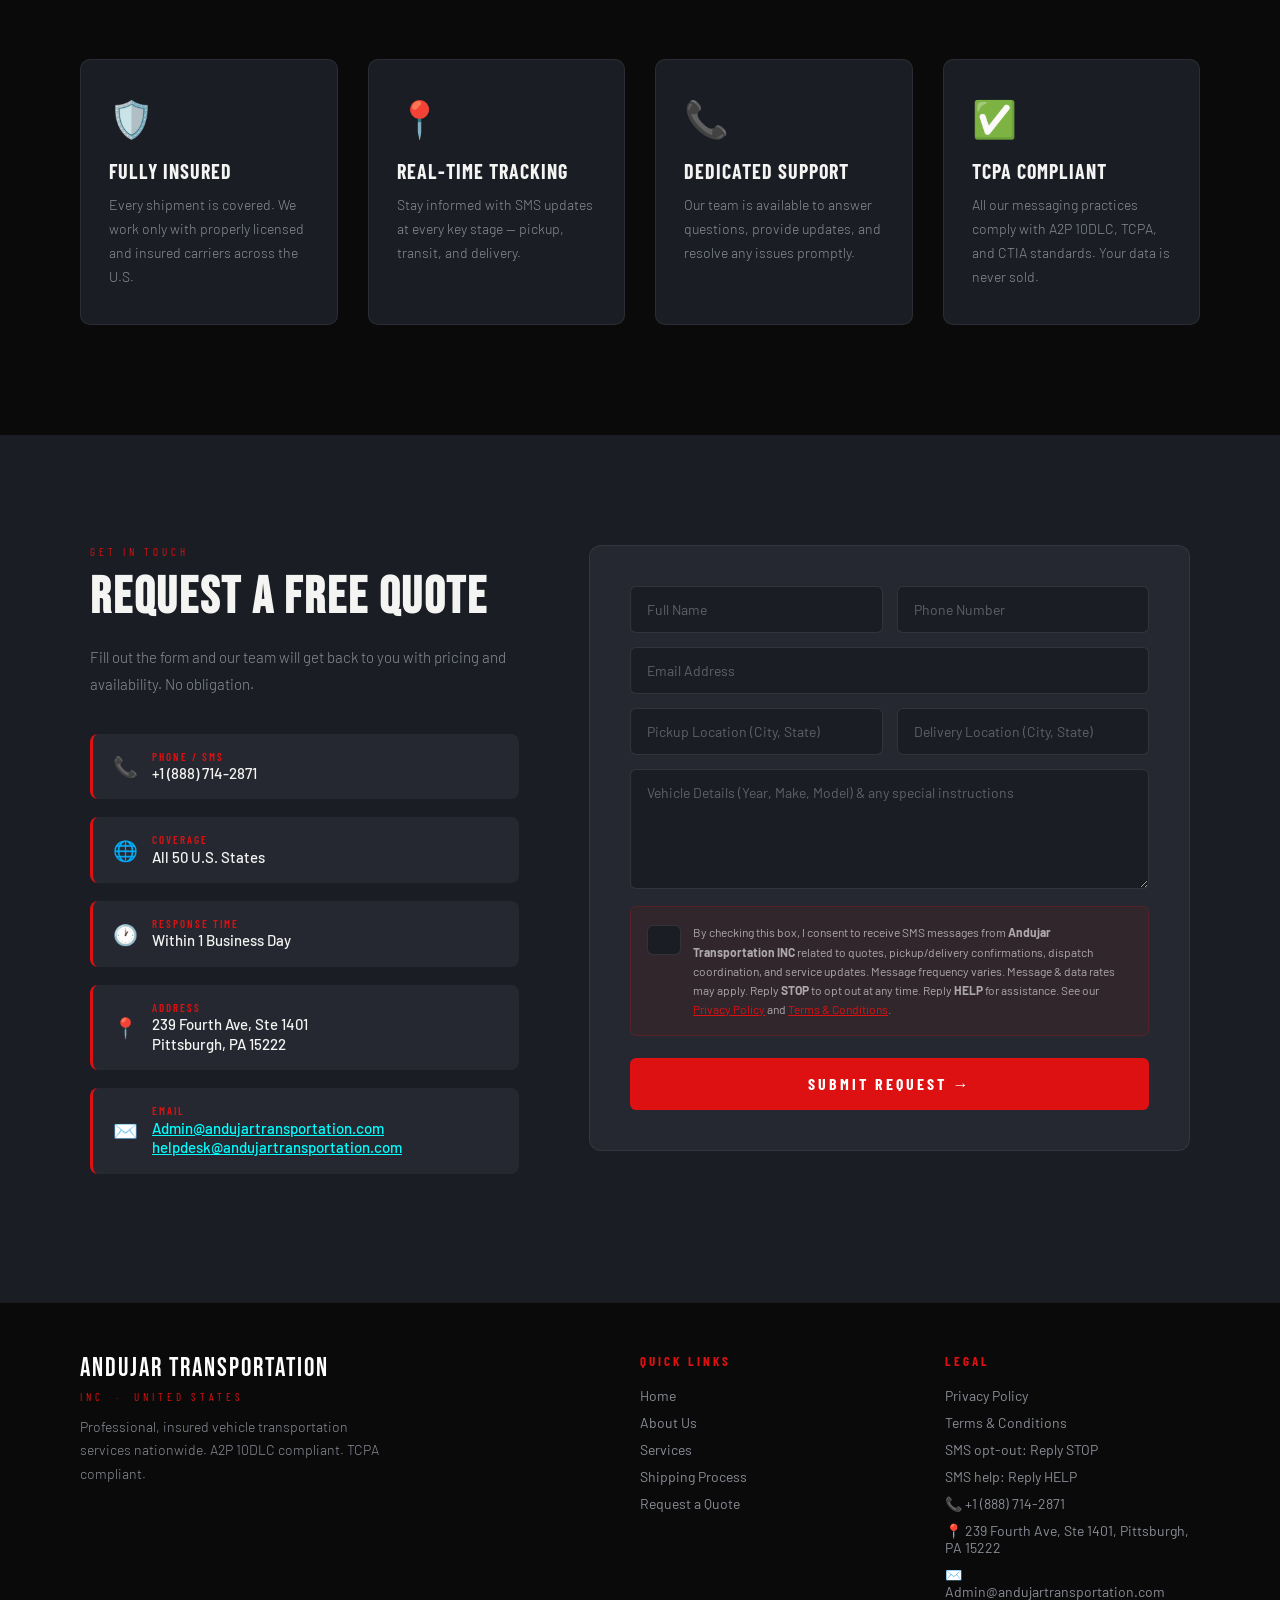
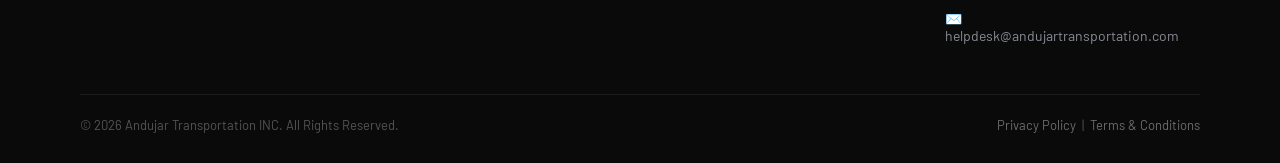
==== commit 87b19ff8: "Add files via upload" ====
--- a/index.html
+++ b/index.html
@@ -3,7 +3,7 @@
 <head>
 <meta charset="UTF-8">
 <meta name="viewport" content="width=device-width, initial-scale=1.0">
-<title>Andujar Transportation INC — Vehicle Transport USA</title>
+<title>Andujar Transportation INC — Vehicle & Freight Transport USA</title>
 <link rel="icon" type="image/png" href="img/logo_1.png">
 <link rel="stylesheet" href="styles.css">
 </head>
@@ -33,8 +33,8 @@
     <div class="hero-overlay">
         <div class="hero-content">
             <div class="hero-badge">Interstate Vehicle Transport</div>
-            <h1>Move Your<br><span>Vehicle</span><br>Anywhere</h1>
-            <p>Professional, insured vehicle transportation across the United States. Enclosed and open transport — door to door.</p>
+<h1>Move Your<br><span>Vehicle</span><br>Anywhere</h1>
+            <p>Professional, insured vehicle and freight transportation across the United States. Enclosed and open transport — door to door.</p>
             <div class="hero-btns">
                 <a href="#contact" class="btn-primary">Request a Quote</a>
                 <a href="#services" class="btn-outline">Our Services</a>
@@ -56,13 +56,14 @@
         </div>
     </div>
 </section>
+
 
 <!-- ABOUT -->
 <section class="about" id="about">
     <div class="about-text reveal">
         <div class="section-label">Who We Are</div>
         <h2>Trusted Coast-to-Coast Transport</h2>
-        <p>Andujar Transportation INC provides vehicle transportation services throughout the United States. We coordinate with third-party carriers and communicate directly with customers to ensure a seamless, stress-free experience.</p>
+        <p>Andujar Transportation INC provides interstate freight and vehicle transportation services throughout the United States. We coordinate with third-party logistics platforms and communicate directly with customers to ensure a seamless, stress-free experience.</p>
         <p>From the moment you request a quote to the final delivery, our team keeps you informed every step of the way — via phone and SMS updates you actually want to receive.</p>
         <div class="about-features">
             <div class="feature-item">Fully Insured</div>
@@ -105,6 +106,16 @@
             <div class="card-body">
                 <h3>Open Transport</h3>
                 <p>The most affordable and widely-used transport method. Ideal for standard vehicles with reliable coast-to-coast coverage.</p>
+            </div>
+        </div>
+        <div class="card reveal">
+            <div class="card-img-wrap">
+               <img src="img/service1.jpg" alt="Freight Transport">
+                <span class="card-tag">Available</span>
+            </div>
+            <div class="card-body">
+                <h3>Freight Services</h3>
+                <p>Coordinated freight solutions through trusted logistics platforms. We handle dispatching, confirmations, and delivery updates.</p>
             </div>
         </div>
     </div>
